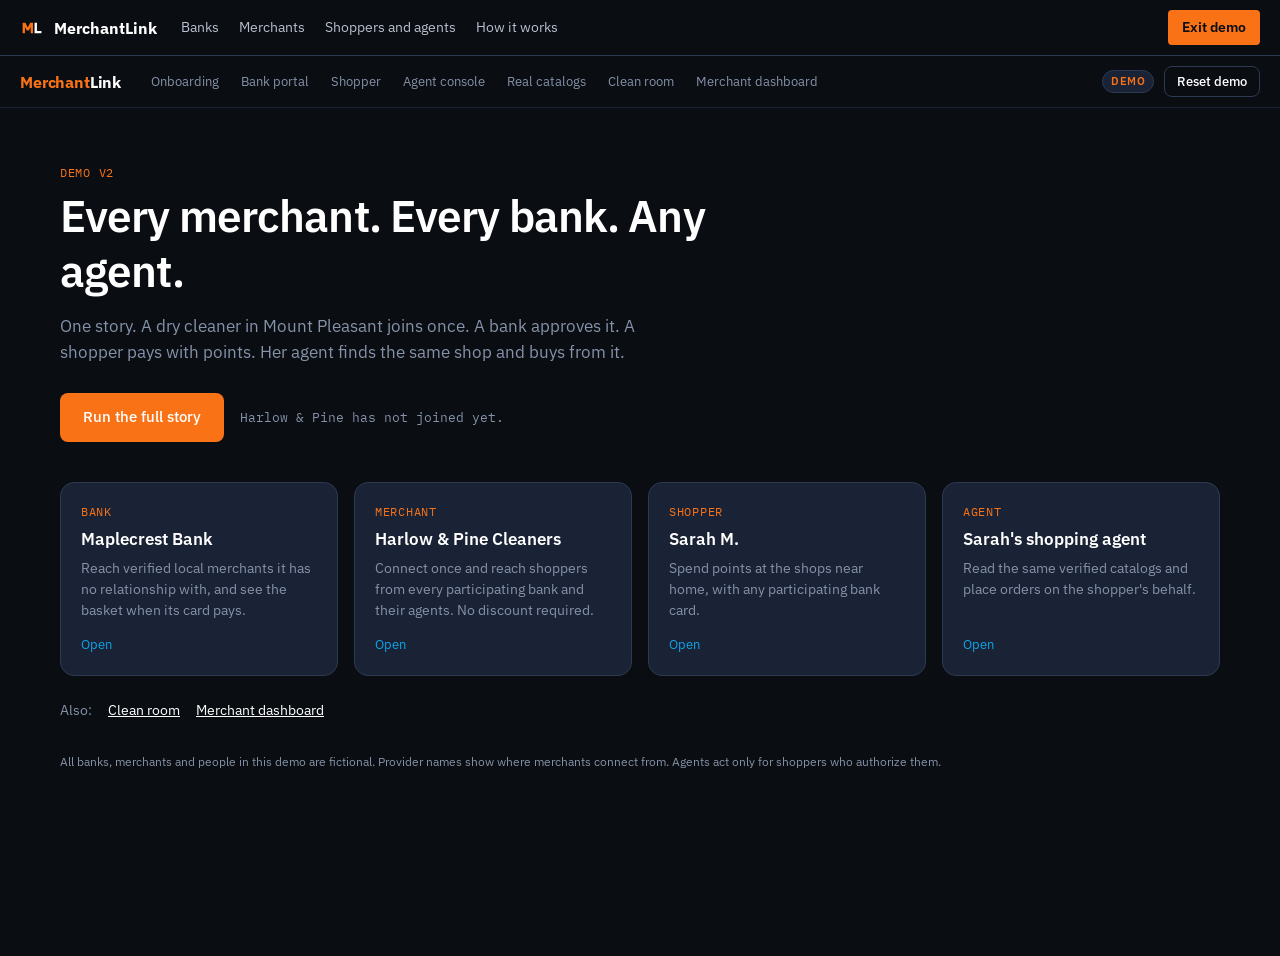
==== demo/index.html @ 54bd83db "New website from MerchantLink-tools 7ef98c6 Built by scripts/build-site.sh in madriz/MerchantLink-to" ====
<!doctype html>
<html lang="en">
  <head>
    <meta charset="UTF-8" />
    <link rel="icon" type="image/svg+xml" href="./favicon.svg" />
    <meta name="viewport" content="width=device-width, initial-scale=1.0" />
    <meta name="robots" content="noindex" />
    <title>MerchantLink demo</title>
    <script type="module" crossorigin src="./assets/index-4u2QcaAU.js"></script>
    <link rel="stylesheet" crossorigin href="./assets/index-DEdEtm3p.css">
  </head>
  <body>
    <div id="root"></div>
  </body>
</html>
---- demo/assets/index-DEdEtm3p.css ----
@font-face{font-family:IBM Plex Sans;font-style:normal;font-display:swap;font-weight:400;src:url(./ibm-plex-sans-cyrillic-ext-400-normal-g30qAdWV.woff2) format("woff2"),url(./ibm-plex-sans-cyrillic-ext-400-normal-Dsrv2Tcn.woff) format("woff");unicode-range:U+0460-052F,U+1C80-1C8A,U+20B4,U+2DE0-2DFF,U+A640-A69F,U+FE2E-FE2F}@font-face{font-family:IBM Plex Sans;font-style:normal;font-display:swap;font-weight:400;src:url(./ibm-plex-sans-cyrillic-400-normal-DZqxrq2p.woff2) format("woff2"),url(./ibm-plex-sans-cyrillic-400-normal-BTotfTJu.woff) format("woff");unicode-range:U+0301,U+0400-045F,U+0490-0491,U+04B0-04B1,U+2116}@font-face{font-family:IBM Plex Sans;font-style:normal;font-display:swap;font-weight:400;src:url(./ibm-plex-sans-greek-400-normal-_efipK4i.woff2) format("woff2"),url(./ibm-plex-sans-greek-400-normal-D9ESIMu3.woff) format("woff");unicode-range:U+0370-0377,U+037A-037F,U+0384-038A,U+038C,U+038E-03A1,U+03A3-03FF}@font-face{font-family:IBM Plex Sans;font-style:normal;font-display:swap;font-weight:400;src:url(./ibm-plex-sans-vietnamese-400-normal-DG4YqDda.woff2) format("woff2"),url(./ibm-plex-sans-vietnamese-400-normal-fK1oJ5dG.woff) format("woff");unicode-range:U+0102-0103,U+0110-0111,U+0128-0129,U+0168-0169,U+01A0-01A1,U+01AF-01B0,U+0300-0301,U+0303-0304,U+0308-0309,U+0323,U+0329,U+1EA0-1EF9,U+20AB}@font-face{font-family:IBM Plex Sans;font-style:normal;font-display:swap;font-weight:400;src:url(./ibm-plex-sans-latin-ext-400-normal-C5H60-Va.woff2) format("woff2"),url(./ibm-plex-sans-latin-ext-400-normal-RBey6euL.woff) format("woff");unicode-range:U+0100-02BA,U+02BD-02C5,U+02C7-02CC,U+02CE-02D7,U+02DD-02FF,U+0304,U+0308,U+0329,U+1D00-1DBF,U+1E00-1E9F,U+1EF2-1EFF,U+2020,U+20A0-20AB,U+20AD-20C0,U+2113,U+2C60-2C7F,U+A720-A7FF}@font-face{font-family:IBM Plex Sans;font-style:normal;font-display:swap;font-weight:400;src:url(./ibm-plex-sans-latin-400-normal-CDDApCn2.woff2) format("woff2"),url(./ibm-plex-sans-latin-400-normal-CYLoc0-x.woff) format("woff");unicode-range:U+0000-00FF,U+0131,U+0152-0153,U+02BB-02BC,U+02C6,U+02DA,U+02DC,U+0304,U+0308,U+0329,U+2000-206F,U+20AC,U+2122,U+2191,U+2193,U+2212,U+2215,U+FEFF,U+FFFD}@font-face{font-family:IBM Plex Sans;font-style:normal;font-display:swap;font-weight:500;src:url(./ibm-plex-sans-cyrillic-ext-500-normal-Cs5J6C77.woff2) format("woff2"),url(./ibm-plex-sans-cyrillic-ext-500-normal-DB5PtV2g.woff) format("woff");unicode-range:U+0460-052F,U+1C80-1C8A,U+20B4,U+2DE0-2DFF,U+A640-A69F,U+FE2E-FE2F}@font-face{font-family:IBM Plex Sans;font-style:normal;font-display:swap;font-weight:500;src:url(./ibm-plex-sans-cyrillic-500-normal-CocWQlwt.woff2) format("woff2"),url(./ibm-plex-sans-cyrillic-500-normal-ByOcLdNv.woff) format("woff");unicode-range:U+0301,U+0400-045F,U+0490-0491,U+04B0-04B1,U+2116}@font-face{font-family:IBM Plex Sans;font-style:normal;font-display:swap;font-weight:500;src:url(./ibm-plex-sans-greek-500-normal-JMMifIXV.woff2) format("woff2"),url(./ibm-plex-sans-greek-500-normal-CuWXN6rf.woff) format("woff");unicode-range:U+0370-0377,U+037A-037F,U+0384-038A,U+038C,U+038E-03A1,U+03A3-03FF}@font-face{font-family:IBM Plex Sans;font-style:normal;font-display:swap;font-weight:500;src:url(./ibm-plex-sans-vietnamese-500-normal-e4dixQRQ.woff2) format("woff2"),url(./ibm-plex-sans-vietnamese-500-normal-BEb3_waV.woff) format("woff");unicode-range:U+0102-0103,U+0110-0111,U+0128-0129,U+0168-0169,U+01A0-01A1,U+01AF-01B0,U+0300-0301,U+0303-0304,U+0308-0309,U+0323,U+0329,U+1EA0-1EF9,U+20AB}@font-face{font-family:IBM Plex Sans;font-style:normal;font-display:swap;font-weight:500;src:url(./ibm-plex-sans-latin-ext-500-normal-DakdToA3.woff2) format("woff2"),url(./ibm-plex-sans-latin-ext-500-normal-D0aIdm-b.woff) format("woff");unicode-range:U+0100-02BA,U+02BD-02C5,U+02C7-02CC,U+02CE-02D7,U+02DD-02FF,U+0304,U+0308,U+0329,U+1D00-1DBF,U+1E00-1E9F,U+1EF2-1EFF,U+2020,U+20A0-20AB,U+20AD-20C0,U+2113,U+2C60-2C7F,U+A720-A7FF}@font-face{font-family:IBM Plex Sans;font-style:normal;font-display:swap;font-weight:500;src:url(./ibm-plex-sans-latin-500-normal-6ng42L7E.woff2) format("woff2"),url(./ibm-plex-sans-latin-500-normal-BgVn5rGT.woff) format("woff");unicode-range:U+0000-00FF,U+0131,U+0152-0153,U+02BB-02BC,U+02C6,U+02DA,U+02DC,U+0304,U+0308,U+0329,U+2000-206F,U+20AC,U+2122,U+2191,U+2193,U+2212,U+2215,U+FEFF,U+FFFD}@font-face{font-family:IBM Plex Sans;font-style:normal;font-display:swap;font-weight:600;src:url(./ibm-plex-sans-cyrillic-ext-600-normal-DUMzJB7m.woff2) format("woff2"),url(./ibm-plex-sans-cyrillic-ext-600-normal-Bz0x94Yp.woff) format("woff");unicode-range:U+0460-052F,U+1C80-1C8A,U+20B4,U+2DE0-2DFF,U+A640-A69F,U+FE2E-FE2F}@font-face{font-family:IBM Plex Sans;font-style:normal;font-display:swap;font-weight:600;src:url(./ibm-plex-sans-cyrillic-600-normal-71GNu3SW.woff2) format("woff2"),url(./ibm-plex-sans-cyrillic-600-normal-BGq0mW3O.woff) format("woff");unicode-range:U+0301,U+0400-045F,U+0490-0491,U+04B0-04B1,U+2116}@font-face{font-family:IBM Plex Sans;font-style:normal;font-display:swap;font-weight:600;src:url(./ibm-plex-sans-greek-600-normal-DzTrcv_p.woff2) format("woff2"),url(./ibm-plex-sans-greek-600-normal-D-CqTdkO.woff) format("woff");unicode-range:U+0370-0377,U+037A-037F,U+0384-038A,U+038C,U+038E-03A1,U+03A3-03FF}@font-face{font-family:IBM Plex Sans;font-style:normal;font-display:swap;font-weight:600;src:url(./ibm-plex-sans-vietnamese-600-normal-DpPYBSTl.woff2) format("woff2"),url(./ibm-plex-sans-vietnamese-600-normal-DgdngZtN.woff) format("woff");unicode-range:U+0102-0103,U+0110-0111,U+0128-0129,U+0168-0169,U+01A0-01A1,U+01AF-01B0,U+0300-0301,U+0303-0304,U+0308-0309,U+0323,U+0329,U+1EA0-1EF9,U+20AB}@font-face{font-family:IBM Plex Sans;font-style:normal;font-display:swap;font-weight:600;src:url(./ibm-plex-sans-latin-ext-600-normal-DOrvGEcy.woff2) format("woff2"),url(./ibm-plex-sans-latin-ext-600-normal-DIrixKbi.woff) format("woff");unicode-range:U+0100-02BA,U+02BD-02C5,U+02C7-02CC,U+02CE-02D7,U+02DD-02FF,U+0304,U+0308,U+0329,U+1D00-1DBF,U+1E00-1E9F,U+1EF2-1EFF,U+2020,U+20A0-20AB,U+20AD-20C0,U+2113,U+2C60-2C7F,U+A720-A7FF}@font-face{font-family:IBM Plex Sans;font-style:normal;font-display:swap;font-weight:600;src:url(./ibm-plex-sans-latin-600-normal-CuJfVYMP.woff2) format("woff2"),url(./ibm-plex-sans-latin-600-normal-Cu4Hd6ag.woff) format("woff");unicode-range:U+0000-00FF,U+0131,U+0152-0153,U+02BB-02BC,U+02C6,U+02DA,U+02DC,U+0304,U+0308,U+0329,U+2000-206F,U+20AC,U+2122,U+2191,U+2193,U+2212,U+2215,U+FEFF,U+FFFD}@font-face{font-family:IBM Plex Sans;font-style:normal;font-display:swap;font-weight:700;src:url(./ibm-plex-sans-cyrillic-ext-700-normal-BmRLXWpJ.woff2) format("woff2"),url(./ibm-plex-sans-cyrillic-ext-700-normal-DCQwxkRk.woff) format("woff");unicode-range:U+0460-052F,U+1C80-1C8A,U+20B4,U+2DE0-2DFF,U+A640-A69F,U+FE2E-FE2F}@font-face{font-family:IBM Plex Sans;font-style:normal;font-display:swap;font-weight:700;src:url(./ibm-plex-sans-cyrillic-700-normal-D_uavGvn.woff2) format("woff2"),url(./ibm-plex-sans-cyrillic-700-normal-RFb1v-CK.woff) format("woff");unicode-range:U+0301,U+0400-045F,U+0490-0491,U+04B0-04B1,U+2116}@font-face{font-family:IBM Plex Sans;font-style:normal;font-display:swap;font-weight:700;src:url(./ibm-plex-sans-greek-700-normal-wyJ6jzdA.woff2) format("woff2"),url(./ibm-plex-sans-greek-700-normal-CkZN0sRy.woff) format("woff");unicode-range:U+0370-0377,U+037A-037F,U+0384-038A,U+038C,U+038E-03A1,U+03A3-03FF}@font-face{font-family:IBM Plex Sans;font-style:normal;font-display:swap;font-weight:700;src:url(./ibm-plex-sans-vietnamese-700-normal-CkEo6LDy.woff2) format("woff2"),url(./ibm-plex-sans-vietnamese-700-normal-BV5B8Are.woff) format("woff");unicode-range:U+0102-0103,U+0110-0111,U+0128-0129,U+0168-0169,U+01A0-01A1,U+01AF-01B0,U+0300-0301,U+0303-0304,U+0308-0309,U+0323,U+0329,U+1EA0-1EF9,U+20AB}@font-face{font-family:IBM Plex Sans;font-style:normal;font-display:swap;font-weight:700;src:url(./ibm-plex-sans-latin-ext-700-normal-aMgXseD4.woff2) format("woff2"),url(./ibm-plex-sans-latin-ext-700-normal-DZH6Xh-4.woff) format("woff");unicode-range:U+0100-02BA,U+02BD-02C5,U+02C7-02CC,U+02CE-02D7,U+02DD-02FF,U+0304,U+0308,U+0329,U+1D00-1DBF,U+1E00-1E9F,U+1EF2-1EFF,U+2020,U+20A0-20AB,U+20AD-20C0,U+2113,U+2C60-2C7F,U+A720-A7FF}@font-face{font-family:IBM Plex Sans;font-style:normal;font-display:swap;font-weight:700;src:url(./ibm-plex-sans-latin-700-normal-Bxkt5Cjx.woff2) format("woff2"),url(./ibm-plex-sans-latin-700-normal-Bth3BMcD.woff) format("woff");unicode-range:U+0000-00FF,U+0131,U+0152-0153,U+02BB-02BC,U+02C6,U+02DA,U+02DC,U+0304,U+0308,U+0329,U+2000-206F,U+20AC,U+2122,U+2191,U+2193,U+2212,U+2215,U+FEFF,U+FFFD}@font-face{font-family:IBM Plex Mono;font-style:normal;font-display:swap;font-weight:400;src:url(./ibm-plex-mono-cyrillic-ext-400-normal-xuaO2J-f.woff2) format("woff2"),url(./ibm-plex-mono-cyrillic-ext-400-normal-DMdlQ8Kv.woff) format("woff");unicode-range:U+0460-052F,U+1C80-1C8A,U+20B4,U+2DE0-2DFF,U+A640-A69F,U+FE2E-FE2F}@font-face{font-family:IBM Plex Mono;font-style:normal;font-display:swap;font-weight:400;src:url(./ibm-plex-mono-cyrillic-400-normal-BSMlKf0J.woff2) format("woff2"),url(./ibm-plex-mono-cyrillic-400-normal-CEL4l2ZJ.woff) format("woff");unicode-range:U+0301,U+0400-045F,U+0490-0491,U+04B0-04B1,U+2116}@font-face{font-family:IBM Plex Mono;font-style:normal;font-display:swap;font-weight:400;src:url(./ibm-plex-mono-vietnamese-400-normal-BulugwFq.woff2) format("woff2"),url(./ibm-plex-mono-vietnamese-400-normal-DDuiU_S-.woff) format("woff");unicode-range:U+0102-0103,U+0110-0111,U+0128-0129,U+0168-0169,U+01A0-01A1,U+01AF-01B0,U+0300-0301,U+0303-0304,U+0308-0309,U+0323,U+0329,U+1EA0-1EF9,U+20AB}@font-face{font-family:IBM Plex Mono;font-style:normal;font-display:swap;font-weight:400;src:url(./ibm-plex-mono-latin-ext-400-normal-BmRBH3aV.woff2) format("woff2"),url(./ibm-plex-mono-latin-ext-400-normal-D3D2R8hC.woff) format("woff");unicode-range:U+0100-02BA,U+02BD-02C5,U+02C7-02CC,U+02CE-02D7,U+02DD-02FF,U+0304,U+0308,U+0329,U+1D00-1DBF,U+1E00-1E9F,U+1EF2-1EFF,U+2020,U+20A0-20AB,U+20AD-20C0,U+2113,U+2C60-2C7F,U+A720-A7FF}@font-face{font-family:IBM Plex Mono;font-style:normal;font-display:swap;font-weight:400;src:url(./ibm-plex-mono-latin-400-normal-DMJ8VG8y.woff2) format("woff2"),url(./ibm-plex-mono-latin-400-normal-CvHOgSBP.woff) format("woff");unicode-range:U+0000-00FF,U+0131,U+0152-0153,U+02BB-02BC,U+02C6,U+02DA,U+02DC,U+0304,U+0308,U+0329,U+2000-206F,U+20AC,U+2122,U+2191,U+2193,U+2212,U+2215,U+FEFF,U+FFFD}@font-face{font-family:IBM Plex Mono;font-style:normal;font-display:swap;font-weight:500;src:url(./ibm-plex-mono-cyrillic-ext-500-normal-BqneJy0T.woff2) format("woff2"),url(./ibm-plex-mono-cyrillic-ext-500-normal-BIfNGwUT.woff) format("woff");unicode-range:U+0460-052F,U+1C80-1C8A,U+20B4,U+2DE0-2DFF,U+A640-A69F,U+FE2E-FE2F}@font-face{font-family:IBM Plex Mono;font-style:normal;font-display:swap;font-weight:500;src:url(./ibm-plex-mono-cyrillic-500-normal-Bq9vWWag.woff2) format("woff2"),url(./ibm-plex-mono-cyrillic-500-normal-Ael50iVv.woff) format("woff");unicode-range:U+0301,U+0400-045F,U+0490-0491,U+04B0-04B1,U+2116}@font-face{font-family:IBM Plex Mono;font-style:normal;font-display:swap;font-weight:500;src:url(./ibm-plex-mono-vietnamese-500-normal-DZ4AoWbu.woff2) format("woff2"),url(./ibm-plex-mono-vietnamese-500-normal-C8zxqsMH.woff) format("woff");unicode-range:U+0102-0103,U+0110-0111,U+0128-0129,U+0168-0169,U+01A0-01A1,U+01AF-01B0,U+0300-0301,U+0303-0304,U+0308-0309,U+0323,U+0329,U+1EA0-1EF9,U+20AB}@font-face{font-family:IBM Plex Mono;font-style:normal;font-display:swap;font-weight:500;src:url(./ibm-plex-mono-latin-ext-500-normal-CAhNIIs5.woff2) format("woff2"),url(./ibm-plex-mono-latin-ext-500-normal-CZ70TYgx.woff) format("woff");unicode-range:U+0100-02BA,U+02BD-02C5,U+02C7-02CC,U+02CE-02D7,U+02DD-02FF,U+0304,U+0308,U+0329,U+1D00-1DBF,U+1E00-1E9F,U+1EF2-1EFF,U+2020,U+20A0-20AB,U+20AD-20C0,U+2113,U+2C60-2C7F,U+A720-A7FF}@font-face{font-family:IBM Plex Mono;font-style:normal;font-display:swap;font-weight:500;src:url(./ibm-plex-mono-latin-500-normal-DSY6xOcd.woff2) format("woff2"),url(./ibm-plex-mono-latin-500-normal-CB9ihrfo.woff) format("woff");unicode-range:U+0000-00FF,U+0131,U+0152-0153,U+02BB-02BC,U+02C6,U+02DA,U+02DC,U+0304,U+0308,U+0329,U+2000-206F,U+20AC,U+2122,U+2191,U+2193,U+2212,U+2215,U+FEFF,U+FFFD}:root{--ink: #0a0d12;--ink-2: #1a2235;--ink-3: #2d3a52;--muted: #8592a8;--border: #e4e8ef;--surface: #f5f6f9;--paper: #fafbfc;--amber: #f97316;--sky: #0ea5e9;--emerald: #10b981;--amber-tint: #fff1e6;--sky-tint: #e6f6fd;--emerald-tint: #e7f8f2;--white: #ffffff;--amber-hover: #ea650c;--amber-ink: #c2410c;--amber-line: #fed7aa;--sky-ink: #0369a1;--sky-line: #bae6fd;--emerald-ink: #047857;--emerald-line: #a7f3d0;--code-text: #d6deeb;--shadow: rgba(10, 13, 18, .18);--font-sans: "IBM Plex Sans", system-ui, -apple-system, "Segoe UI", sans-serif;--font-mono: "IBM Plex Mono", ui-monospace, "SFMono-Regular", Menlo, monospace}*{box-sizing:border-box}html,body{margin:0}body{font-family:var(--font-sans);background:var(--paper);color:var(--ink);font-size:15px;line-height:1.5;-webkit-font-smoothing:antialiased}h1,h2,h3,h4{margin:0;line-height:1.25}h3{font-size:15px;font-weight:600}h4{font-size:13px;font-weight:600;color:var(--ink-3);margin-bottom:8px}a{color:var(--sky)}button{font-family:inherit;font-size:inherit}input{font-family:inherit;font-size:14px}.mono,.json,code{font-family:var(--font-mono)}.muted{color:var(--muted)}.small{font-size:13px}.block{display:block}.center{text-align:center}.right{text-align:right}.dim{color:var(--muted)}.btn{display:inline-flex;align-items:center;justify-content:center;gap:6px;padding:8px 16px;border-radius:8px;border:1px solid transparent;font-weight:500;font-size:14px;cursor:pointer;text-decoration:none;transition:background .15s,border-color .15s}.btn:disabled{opacity:.45;cursor:not-allowed}.btn-primary{background:var(--amber);color:var(--white)}.btn-primary:hover:not(:disabled){background:var(--amber-hover)}.btn-ghost{background:var(--white);color:var(--ink-2);border-color:var(--border)}.btn-ghost:hover:not(:disabled){border-color:var(--muted)}.btn-ghost-dark{background:transparent;color:var(--white);border-color:var(--ink-3)}.btn-reset{background:transparent;color:var(--white);border-color:var(--ink-3);padding:6px 12px;font-size:13px}.btn-reset:hover{border-color:var(--amber);color:var(--amber)}.btn-lg{padding:12px 22px;font-size:15px}.btn-block{width:100%;margin-top:8px}.btn-link{background:none;border:none;color:var(--sky);padding:0;cursor:pointer;text-decoration:underline;font-weight:500}.gate{min-height:100vh;display:grid;place-items:center;background:var(--ink);padding:24px}.gate-card{width:100%;max-width:360px;background:var(--ink-2);border:1px solid var(--ink-3);border-radius:14px;padding:32px;color:var(--white)}.gate-card .field span{color:var(--muted)}.gate-card .field input{background:var(--ink);border-color:var(--ink-3);color:var(--white)}.gate-sub{color:var(--muted);font-size:13px;margin:6px 0 20px}.gate-error{color:var(--amber);font-size:13px;margin:8px 0 0}.brand{font-weight:700;font-size:16px;text-decoration:none;letter-spacing:-.01em}.brand-lg{font-size:22px}.brand-a{color:var(--amber)}.brand-b{color:var(--white)}.nav{position:sticky;top:0;z-index:20;height:52px;padding:0 20px;background:var(--ink);border-bottom:1px solid var(--ink-2);display:flex;align-items:center;justify-content:space-between;gap:12px}.nav-left{display:flex;align-items:center;gap:20px;min-width:0}.nav-links{display:flex;gap:2px;overflow-x:auto}.nav-link{color:var(--muted);text-decoration:none;font-size:13px;padding:6px 10px;border-radius:6px;white-space:nowrap}.nav-link:hover{color:var(--white)}.nav-link.active{color:var(--white);background:var(--ink-2)}.nav-right{display:flex;align-items:center;gap:10px;flex-shrink:0}.pill{font-size:11px;font-weight:600;letter-spacing:.04em;text-transform:uppercase;padding:2px 8px;border-radius:999px}.pill-demo{background:var(--ink-2);color:var(--amber);border:1px solid var(--ink-3)}.story{background:var(--ink-2);color:var(--white);border-bottom:1px solid var(--ink-3)}.story-inner{max-width:1160px;margin:0 auto;padding:10px 24px;display:flex;align-items:center;gap:12px;flex-wrap:wrap;font-size:13px}.story-count{font-family:var(--font-mono);color:var(--amber)}.story-label{font-weight:600}.story-hint{color:var(--muted);flex:1;min-width:200px}.story-nav{display:flex;gap:8px}.story .btn{padding:6px 12px;font-size:13px}.main{padding:32px 24px 64px}.main-home{padding:0}.page{max-width:1160px;margin:0 auto;display:flex;flex-direction:column;gap:20px}.page-head h1{font-size:28px;font-weight:600;letter-spacing:-.01em}.page-sub{color:var(--ink-3);margin:6px 0 0}.kicker{font-family:var(--font-mono);font-size:12px;color:var(--amber);text-transform:uppercase;letter-spacing:.06em;margin-bottom:6px}.kicker-dark{color:var(--amber)}.stack{display:flex;flex-direction:column;gap:16px}.grid-2{display:grid;grid-template-columns:1fr 1fr;gap:20px}.grid-3{display:grid;grid-template-columns:repeat(3,1fr);gap:24px}.actions{display:flex;gap:10px;align-items:center;justify-content:flex-end;margin-top:16px;flex-wrap:wrap}.card{background:var(--white);border:1px solid var(--border);border-radius:12px;padding:20px;min-width:0}.card-head{display:flex;justify-content:space-between;align-items:baseline;gap:12px;margin-bottom:14px;flex-wrap:wrap}.card-head .muted{font-size:13px}.stats{display:grid;grid-template-columns:repeat(auto-fit,minmax(200px,1fr));gap:16px}.stats-inner{gap:12px}.stat{background:var(--white);border:1px solid var(--border);border-radius:12px;padding:16px 18px}.stats-inner .stat{background:var(--surface);border:none}.stat-label{font-size:13px;color:var(--muted)}.stat-value{font-size:26px;font-weight:600;letter-spacing:-.01em;font-variant-numeric:tabular-nums}.muted-value{color:var(--ink-3)}.stat-sub{font-size:12px;color:var(--muted)}.badge{display:inline-block;font-size:12px;font-weight:500;padding:2px 8px;border-radius:999px;margin:1px 4px 1px 0;white-space:nowrap}.badge-emerald{background:var(--emerald-tint);color:var(--emerald-ink)}.badge-amber{background:var(--amber-tint);color:var(--amber-ink)}.badge-sky{background:var(--sky-tint);color:var(--sky-ink)}.badge-muted{background:var(--surface);color:var(--ink-3)}.notice{padding:12px 14px;border-radius:10px;font-size:14px;margin-top:12px;border:1px solid}.notice-sky{background:var(--sky-tint);border-color:var(--sky-line);color:var(--ink-2)}.notice-emerald{background:var(--emerald-tint);border-color:var(--emerald-line);color:var(--ink-2)}.notice-amber{background:var(--amber-tint);border-color:var(--amber-line);color:var(--ink-2)}.page>.notice{margin-top:0}.label-note{font-size:13px;color:var(--ink-3);border-left:3px solid var(--sky);padding-left:10px;margin:12px 0 0}.table{width:100%;border-collapse:collapse;font-size:14px}.table th{text-align:left;font-weight:500;color:var(--muted);font-size:12px;padding:8px;border-bottom:1px solid var(--border)}.table td{padding:9px 8px;border-bottom:1px solid var(--border);vertical-align:top}.table th.right,.table td.right{text-align:right}.table tr:last-child td{border-bottom:none}.table-tight td{padding:6px 4px;font-size:13px}.total-row td{font-weight:600;border-top:1px solid var(--ink-3)}.field{display:flex;flex-direction:column;gap:4px;font-size:13px}.field span{color:var(--ink-3);font-weight:500}.field input{padding:9px 11px;border:1px solid var(--border);border-radius:8px;background:var(--white);color:var(--ink)}.field input:focus{outline:2px solid var(--sky);outline-offset:-1px}.form-grid{display:grid;grid-template-columns:1fr 1fr;gap:14px}.home{min-height:calc(100vh - 52px);background:var(--ink);color:var(--white);padding:56px 24px 48px}.home-hero{max-width:1160px;margin:0 auto 40px}.home-hero h1{font-size:44px;font-weight:600;letter-spacing:-.02em;max-width:760px}.home-sub{color:var(--muted);font-size:17px;max-width:640px;margin:16px 0 28px}.home-actions{display:flex;gap:16px;align-items:center;flex-wrap:wrap}.home-status{font-size:13px;color:var(--muted);font-family:var(--font-mono)}.persona-grid{max-width:1160px;margin:0 auto;display:grid;grid-template-columns:repeat(4,1fr);gap:16px}.persona{background:var(--ink-2);border:1px solid var(--ink-3);border-radius:14px;padding:20px;color:var(--white);text-decoration:none;display:flex;flex-direction:column;gap:6px;transition:border-color .15s}.persona:hover{border-color:var(--amber)}.persona-role{font-family:var(--font-mono);font-size:12px;color:var(--amber);text-transform:uppercase;letter-spacing:.06em}.persona-who{font-weight:600;font-size:17px}.persona p{color:var(--muted);font-size:14px;margin:0;flex:1}.persona-go{font-size:13px;color:var(--sky);margin-top:8px}.home-more{max-width:1160px;margin:24px auto 0;display:flex;gap:16px;font-size:14px;color:var(--muted)}.home-more a{color:var(--white)}.home-foot{max-width:1160px;margin:32px auto 0;font-size:12px;color:var(--muted)}.stepper{list-style:none;padding:0;margin:0;display:grid;grid-template-columns:repeat(6,1fr);gap:8px}.step button{width:100%;background:none;border:none;padding:0;display:flex;flex-direction:column;align-items:flex-start;gap:6px;cursor:pointer;text-align:left}.step button:disabled{cursor:default}.step-dot{width:28px;height:28px;border-radius:50%;display:grid;place-items:center;font-size:13px;font-weight:600;background:var(--surface);color:var(--muted);border:1px solid var(--border)}.step-current .step-dot{background:var(--amber);color:var(--white);border-color:var(--amber)}.step-done .step-dot{background:var(--emerald);color:var(--white);border-color:var(--emerald)}.step-label{font-size:13px;color:var(--muted)}.step-current .step-label{color:var(--ink);font-weight:600}.provider-grid{display:grid;grid-template-columns:repeat(auto-fill,minmax(150px,1fr));gap:10px}.provider{background:var(--white);border:1px solid var(--border);border-radius:10px;padding:16px 14px;text-align:left;cursor:pointer;display:flex;flex-direction:column;gap:2px}.provider:hover:not(:disabled){border-color:var(--muted)}.provider:disabled{opacity:.4;cursor:not-allowed}.provider-on{border-color:var(--amber);box-shadow:0 0 0 1px var(--amber)}.provider-name{font-weight:600}.provider-type{font-size:12px;color:var(--muted);font-family:var(--font-mono)}.oauth{margin-top:16px;border:1px solid var(--border);border-radius:12px;padding:20px;background:var(--surface);max-width:520px}.oauth-head{display:flex;justify-content:space-between;margin-bottom:8px}.checklist{padding-left:18px;margin:8px 0}.checklist li{margin:2px 0}.kyb{list-style:none;padding:0;margin:0}.kyb li{display:grid;grid-template-columns:28px 220px 1fr auto;gap:10px;align-items:center;padding:12px 0;border-bottom:1px solid var(--border)}.kyb li:last-child{border-bottom:none}.kyb-mark{width:22px;height:22px;border-radius:50%;border:1px solid var(--border);display:grid;place-items:center;font-size:12px;color:var(--muted)}.kyb-done .kyb-mark{background:var(--emerald);color:var(--white);border-color:var(--emerald)}.kyb-label{font-weight:500}.kyb-detail{color:var(--muted);font-size:13px}.score{display:flex;gap:20px;align-items:center;margin-bottom:16px}.score-num{font-size:40px;font-weight:600;letter-spacing:-.02em;font-variant-numeric:tabular-nums}.score-num span{font-size:20px;color:var(--muted);font-weight:500}.score-text{flex:1;color:var(--ink-3)}.meter{height:8px;background:var(--surface);border-radius:999px;margin-top:6px;overflow:hidden;max-width:360px}.meter-fill{height:100%;background:var(--emerald);border-radius:999px;transition:width .6s}.channel{padding:14px 0;border-bottom:1px solid var(--border)}.channel:last-of-type{border-bottom:none}.channel p{margin:4px 0 0 52px;font-size:13px}.switch{background:none;border:none;padding:0;display:inline-flex;align-items:center;gap:12px;cursor:pointer}.switch-knob{width:40px;height:22px;border-radius:999px;background:var(--border);position:relative;transition:background .15s}.switch-knob:after{content:"";position:absolute;top:3px;left:3px;width:16px;height:16px;border-radius:50%;background:var(--white);transition:left .15s}.switch-on .switch-knob{background:var(--emerald)}.switch-on .switch-knob:after{left:21px}.switch-label{font-weight:600}.chips{display:flex;gap:8px;margin:10px 0 0 52px;flex-wrap:wrap}.chip{display:inline-flex;align-items:center;gap:6px;border:1px solid var(--border);border-radius:999px;padding:5px 12px;font-size:13px;cursor:pointer}.chip input{accent-color:var(--amber)}.chip-on{border-color:var(--amber);background:var(--amber-tint)}.summary{display:grid;grid-template-columns:160px 1fr;gap:8px 16px;margin:0}.summary dt{color:var(--muted);font-size:13px}.summary dd{margin:0}.bars{display:flex;flex-direction:column;gap:8px}.bar-row{display:grid;grid-template-columns:130px 1fr;gap:10px;align-items:center;font-size:13px}.bar-label{color:var(--ink-3)}.bar-track{position:relative;height:22px;background:var(--surface);border-radius:6px}.bar-fill{height:100%;border-radius:6px;min-width:2px}.bar-amber{background:var(--amber)}.bar-sky{background:var(--sky)}.bar-emerald{background:var(--emerald)}.bar-value{position:absolute;right:8px;top:2px;font-size:12px;font-family:var(--font-mono);color:var(--ink-2)}.bar-hidden{font-size:12px;color:var(--muted);font-style:italic;padding:2px 0}.cols{display:flex;gap:10px;align-items:flex-end}.col{flex:1;display:flex;flex-direction:column;align-items:center;gap:6px}.col-bar-wrap{width:100%;display:flex;flex-direction:column;justify-content:flex-end;align-items:center}.col-bar{width:70%;background:var(--amber);border-radius:6px 6px 0 0;min-height:2px}.col-value{font-size:11px;font-family:var(--font-mono);color:var(--ink-3);margin-bottom:4px}.col-label{font-size:12px;color:var(--muted)}.col-hidden{font-size:11px;color:var(--muted);display:flex;align-items:flex-end;text-align:center}.spark{width:32%}.spark-bar{height:6px;border-radius:3px;margin:2px 0}.legend{display:flex;gap:16px;margin-top:10px;color:var(--ink-3)}.dot{display:inline-block;width:9px;height:9px;border-radius:50%;margin-right:4px}.dot-amber{background:var(--amber)}.dot-sky{background:var(--sky)}.payment{border:1px solid var(--border);border-radius:10px;padding:14px}.payment-head{display:flex;justify-content:space-between;gap:12px;margin-bottom:6px;flex-wrap:wrap}.split{display:flex;gap:20px;margin-top:12px;font-size:14px;flex-wrap:wrap}.shopper-layout{display:grid;grid-template-columns:360px 1fr;gap:32px;align-items:start}.phone{width:360px;height:720px;background:var(--ink);border-radius:44px;padding:14px;position:relative;box-shadow:0 20px 40px var(--shadow)}.phone-notch{position:absolute;top:14px;left:50%;transform:translate(-50%);width:120px;height:24px;background:var(--ink);border-radius:0 0 14px 14px;z-index:2}.phone-bar{display:flex;justify-content:space-between;font-size:12px;color:var(--white);padding:6px 22px 10px;font-weight:500}.phone-body{background:var(--paper);border-radius:32px;height:calc(100% - 34px);overflow-y:auto}.app-screen{padding:22px 18px;display:flex;flex-direction:column;gap:10px}.app-balance{background:var(--ink-2);color:var(--white);border-radius:16px;padding:18px}.app-points{font-size:30px;font-weight:600;font-variant-numeric:tabular-nums}.app-section{font-size:12px;font-weight:600;color:var(--ink-3);text-transform:uppercase;letter-spacing:.05em;margin-top:8px}.app-list{list-style:none;padding:0;margin:0;display:flex;flex-direction:column;gap:8px}.app-row{width:100%;display:flex;justify-content:space-between;align-items:center;gap:8px;background:var(--white);border:1px solid var(--border);border-radius:12px;padding:12px;text-align:left;cursor:pointer}.app-row:disabled{cursor:default;color:var(--ink)}.app-tag{background:var(--amber);color:var(--white);font-size:11px;font-weight:600;border-radius:999px;padding:3px 8px;white-space:nowrap}.app-back{align-self:flex-start;background:none;border:none;color:var(--sky);cursor:pointer;padding:0;font-size:14px}.app-title{font-size:20px}.app-box{background:var(--white);border:1px solid var(--border);border-radius:12px;padding:12px}.app-box p{margin:4px 0}.app-done{width:56px;height:56px;border-radius:50%;background:var(--emerald);color:var(--white);display:grid;place-items:center;font-size:26px;margin:16px auto 0}.plain-list{margin:0;padding-left:18px;font-size:14px}.plain-list li{margin:6px 0}.page-wide{max-width:1240px}.path-switch{display:flex;gap:6px;align-items:center;flex-wrap:wrap}.path-switch .muted{margin-right:6px}.seg{border:1px solid var(--border);background:var(--white);border-radius:8px;padding:7px 12px;font-size:13px;cursor:pointer;display:inline-flex;gap:6px;align-items:center;color:var(--ink-2)}.seg-on{background:var(--ink);color:var(--white);border-color:var(--ink)}.seg:disabled{cursor:not-allowed;color:var(--muted);background:var(--surface)}.seg-note{font-size:11px;color:var(--muted);font-style:italic}.seg-check{color:var(--emerald);font-weight:700}.path-outcome{margin:-8px 0 0}.console{display:grid;grid-template-columns:1fr 1.15fr;gap:16px;height:540px}.pane{background:var(--white);border:1px solid var(--border);border-radius:12px;display:flex;flex-direction:column;min-height:0;min-width:0}.pane-dark{background:var(--ink);border-color:var(--ink);color:var(--white)}.pane-head{display:flex;justify-content:space-between;align-items:center;padding:12px 16px;border-bottom:1px solid var(--border)}.pane-dark .pane-head{border-color:var(--ink-2);color:var(--muted)}.pane-dark .pane-head strong{color:var(--white)}.pane-body{padding:14px 16px;overflow-y:auto;flex:1;min-height:0}.chat{display:flex;flex-direction:column;gap:10px}.msg{max-width:85%;padding:10px 12px;border-radius:12px;font-size:14px}.msg-from{display:block;font-size:11px;font-weight:600;text-transform:uppercase;letter-spacing:.05em;margin-bottom:2px;opacity:.7}.msg-sarah{align-self:flex-end;background:var(--amber-tint);border:1px solid var(--amber-line)}.msg-agent{align-self:flex-start;background:var(--surface);border:1px solid var(--border)}.call{margin-bottom:16px;padding-bottom:12px;border-bottom:1px solid var(--ink-2)}.call-name{font-family:var(--font-mono);font-size:13px;margin:6px 0 4px;color:var(--white)}.call-verb{font-size:11px;background:var(--sky);color:var(--ink);padding:1px 6px;border-radius:4px;margin-right:6px;font-weight:600}.call-verb-ok{background:var(--emerald)}.json{margin:0;font-size:12px;line-height:1.5;background:var(--ink-2);color:var(--code-text);padding:10px 12px;border-radius:8px;overflow-x:auto;white-space:pre}.console-actions{margin-top:0}.query-meta{display:flex;gap:10px;align-items:baseline;flex-wrap:wrap}.query-meta .json{width:100%;margin-top:8px}.versus{display:flex;gap:40px}.pricing-line{font-size:18px;font-weight:600;margin:0 0 8px}@media(max-width:1100px){.persona-grid{grid-template-columns:repeat(2,1fr)}.nav-link{padding:6px 7px;font-size:12px}.kyb li{grid-template-columns:28px 180px 1fr auto}.grid-3{grid-template-columns:1fr 1fr}.stepper .step-label{font-size:12px}}@media(max-width:900px){.grid-2,.grid-3,.shopper-layout,.console,.form-grid{grid-template-columns:1fr}.console{height:auto}.pane-body{max-height:420px}.shopper-layout{justify-items:center}.home-hero h1{font-size:34px}}@media(max-width:600px){.persona-grid{grid-template-columns:1fr}.phone{width:100%;max-width:360px}.nav-links{display:none}}.snap-strip{display:flex;flex-wrap:wrap;gap:8px 18px;margin:0 0 18px;font-size:13px}.snap-item{display:inline-flex;align-items:center;gap:6px}.query-row{display:flex;gap:10px}.query-input{flex:1;min-width:0;font:inherit;font-size:15px;padding:10px 12px;border-radius:8px;border:1px solid var(--border);background:var(--surface);color:var(--ink)}.parsed{margin-top:12px;color:var(--muted)}.row-pick td{background:var(--emerald-tint)}.trace{margin:4px 0 8px;padding-left:18px;font-size:13px;color:var(--ink-3)}.trace li{margin:3px 0}.excluded{margin-top:14px}.excluded summary{cursor:pointer;font-size:14px;color:var(--muted)}.rail{padding:10px 0;border-bottom:1px solid var(--border)}.rail:last-child{border-bottom:none}.rail-head{display:flex;justify-content:space-between;align-items:center;gap:10px;flex-wrap:wrap}.rail p{margin:6px 0 0}.table td a{color:inherit;text-decoration:underline}@media(max-width:720px){.table{display:block;overflow-x:auto}}.badge-inline{margin-left:8px;vertical-align:middle;text-transform:none;letter-spacing:0}.cvo{align-items:start}.cvo-head{margin:0 0 8px;font-size:14px;font-weight:600}.cvo-list{margin:0;padding-left:20px}.cvo-list li{padding:8px 8px 8px 6px;margin-bottom:6px;border-radius:6px;border-left:3px solid var(--border)}.cvo-list li>div+div{margin-top:2px}.cvo-ok{border-left-color:var(--emerald)!important;background:var(--emerald-tint)}.cvo-bad{border-left-color:var(--amber)!important;background:var(--amber-tint)}.cvo-none{color:var(--muted)}.sitebar{display:flex;align-items:center;gap:24px;padding:10px 20px;background:#0a0d12;border-bottom:1px solid #2d3a52;font-size:14px}.sitebar-brand{display:flex;align-items:center;gap:10px;color:#fff;text-decoration:none;font-weight:700;font-size:16px}.sitebar-links{display:flex;gap:20px;flex:1}.sitebar-links a{color:#b8c0cf;text-decoration:none}.sitebar-links a:hover{color:#fff}.sitebar-exit{color:#0a0d12;background:#f97316;padding:7px 14px;border-radius:4px;text-decoration:none;font-weight:600;white-space:nowrap}.sitebar-exit:hover{background:#fb923c}@media(max-width:760px){.sitebar-links{display:none}.sitebar{justify-content:space-between}}
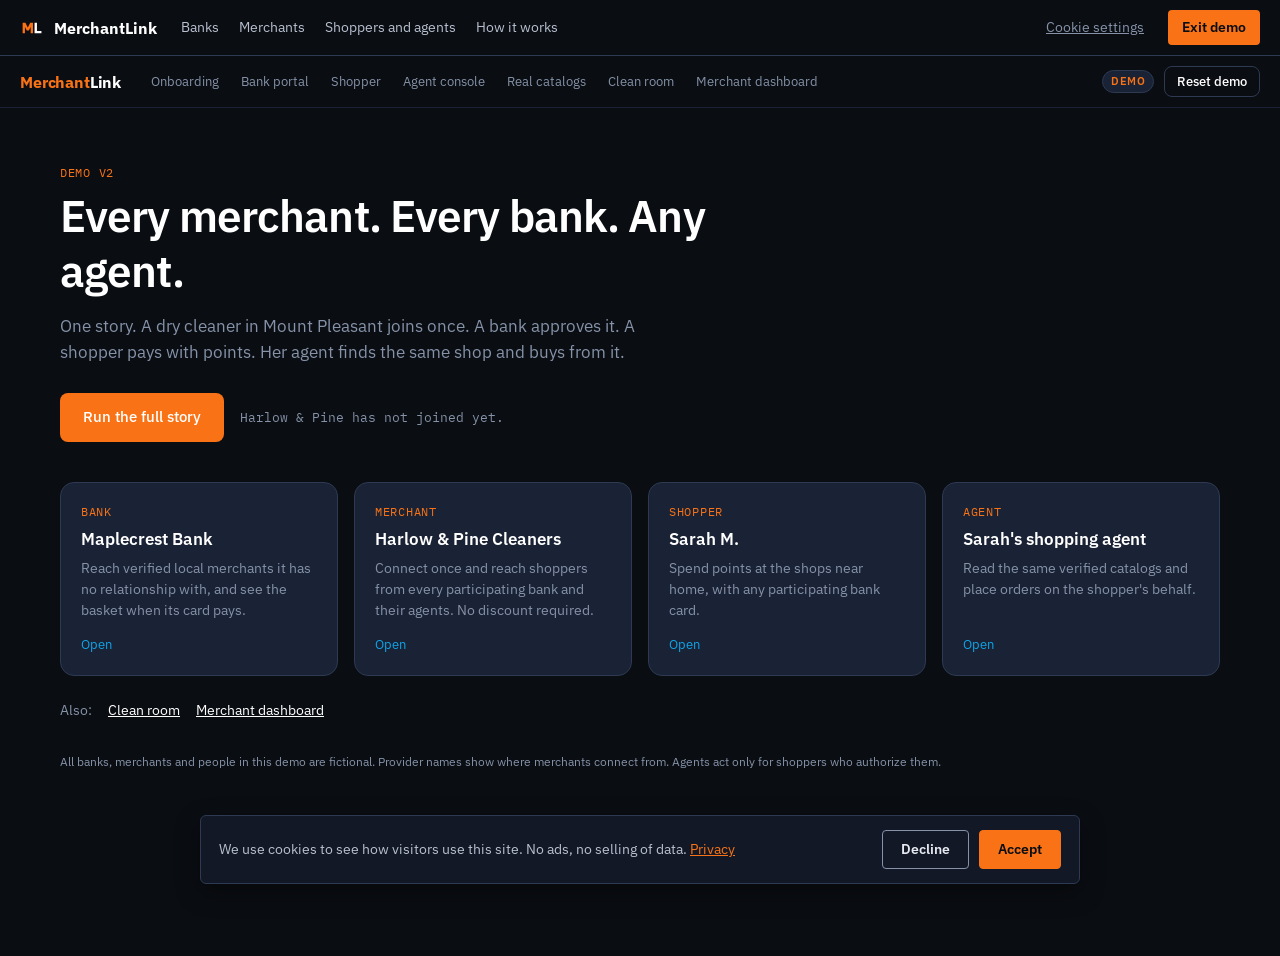
==== commit 7b68b50e: "New website from MerchantLink-tools 24aae85: GTM with cookie consent Built by scripts/build-site.sh " ====
--- a/demo/index.html
+++ b/demo/index.html
@@ -1,16 +1,36 @@
-<!doctype html>
-<html lang="en">
-  <head>
-    <meta charset="UTF-8" />
-    <link rel="icon" type="image/svg+xml" href="./favicon.svg" />
-    <meta name="viewport" content="width=device-width, initial-scale=1.0" />
-    <meta name="robots" content="noindex" />
-    <title>MerchantLink demo</title>
-    <script type="module" crossorigin src="./assets/index-4u2QcaAU.js"></script>
-    <link rel="stylesheet" crossorigin href="./assets/index-DEdEtm3p.css">
-  </head>
-  <body>
-    <div id="root"></div>-
-  </body>
-</html>
+<!doctype html>
+<html lang="en" data-hash-page-views>
+  <head>
+    <meta charset="UTF-8" />
+<script>
+window.dataLayer = window.dataLayer || [];
+function gtag(){dataLayer.push(arguments);}
+gtag('consent', 'default', {ad_storage: 'denied', ad_user_data: 'denied', ad_personalization: 'denied', analytics_storage: 'denied', wait_for_update: 500});
+// GTM loads only after consent (D-035): at once for a stored Accept, otherwise from consent.js on Accept.
+window.mlLoadGTM = function(){if(window.mlGTMLoaded)return;window.mlGTMLoaded=true;
+// Google Tag Manager, standard snippet
+(function(w,d,s,l,i){w[l]=w[l]||[];w[l].push({'gtm.start':
+new Date().getTime(),event:'gtm.js'});var f=d.getElementsByTagName(s)[0],
+j=d.createElement(s),dl=l!='dataLayer'?'&l='+l:'';j.async=true;j.src=
+'https://www.googletagmanager.com/gtm.js?id='+i+dl;f.parentNode.insertBefore(j,f);
+})(window,document,'script','dataLayer','GTM-K3TVBFXW');
+// End Google Tag Manager
+};
+(function(){try{var c=localStorage.getItem('ml_cookie_consent');if(c){document.documentElement.setAttribute('data-ml-consent',c);}if(c==='accepted'){gtag('consent','update',{analytics_storage:'granted'});window.mlLoadGTM();}}catch(e){}})();
+</script>
+    <link rel="icon" type="image/svg+xml" href="./favicon.svg" />
+    <meta name="viewport" content="width=device-width, initial-scale=1.0" />
+    <meta name="robots" content="noindex" />
+    <title>MerchantLink demo</title>
+    <script type="module" crossorigin src="./assets/index-BdcJ7Xi4.js"></script>
+    <link rel="stylesheet" crossorigin href="./assets/index-Byiw31-y.css">
+  </head>
+  <body>
+<!-- Google Tag Manager (noscript) -->
+<noscript><iframe src="https://www.googletagmanager.com/ns.html?id=GTM-K3TVBFXW"
+height="0" width="0" style="display:none;visibility:hidden"></iframe></noscript>
+<!-- End Google Tag Manager (noscript) -->
+    <div id="root"></div>
+  <script src="/consent.js" defer></script>
+</body>
+</html>
--- a/demo/assets/index-Byiw31-y.css
+++ b/demo/assets/index-Byiw31-y.css
@@ -0,0 +1 @@
+@font-face{font-family:IBM Plex Sans;font-style:normal;font-display:swap;font-weight:400;src:url(./ibm-plex-sans-cyrillic-ext-400-normal-g30qAdWV.woff2) format("woff2"),url(./ibm-plex-sans-cyrillic-ext-400-normal-Dsrv2Tcn.woff) format("woff");unicode-range:U+0460-052F,U+1C80-1C8A,U+20B4,U+2DE0-2DFF,U+A640-A69F,U+FE2E-FE2F}@font-face{font-family:IBM Plex Sans;font-style:normal;font-display:swap;font-weight:400;src:url(./ibm-plex-sans-cyrillic-400-normal-DZqxrq2p.woff2) format("woff2"),url(./ibm-plex-sans-cyrillic-400-normal-BTotfTJu.woff) format("woff");unicode-range:U+0301,U+0400-045F,U+0490-0491,U+04B0-04B1,U+2116}@font-face{font-family:IBM Plex Sans;font-style:normal;font-display:swap;font-weight:400;src:url(./ibm-plex-sans-greek-400-normal-_efipK4i.woff2) format("woff2"),url(./ibm-plex-sans-greek-400-normal-D9ESIMu3.woff) format("woff");unicode-range:U+0370-0377,U+037A-037F,U+0384-038A,U+038C,U+038E-03A1,U+03A3-03FF}@font-face{font-family:IBM Plex Sans;font-style:normal;font-display:swap;font-weight:400;src:url(./ibm-plex-sans-vietnamese-400-normal-DG4YqDda.woff2) format("woff2"),url(./ibm-plex-sans-vietnamese-400-normal-fK1oJ5dG.woff) format("woff");unicode-range:U+0102-0103,U+0110-0111,U+0128-0129,U+0168-0169,U+01A0-01A1,U+01AF-01B0,U+0300-0301,U+0303-0304,U+0308-0309,U+0323,U+0329,U+1EA0-1EF9,U+20AB}@font-face{font-family:IBM Plex Sans;font-style:normal;font-display:swap;font-weight:400;src:url(./ibm-plex-sans-latin-ext-400-normal-C5H60-Va.woff2) format("woff2"),url(./ibm-plex-sans-latin-ext-400-normal-RBey6euL.woff) format("woff");unicode-range:U+0100-02BA,U+02BD-02C5,U+02C7-02CC,U+02CE-02D7,U+02DD-02FF,U+0304,U+0308,U+0329,U+1D00-1DBF,U+1E00-1E9F,U+1EF2-1EFF,U+2020,U+20A0-20AB,U+20AD-20C0,U+2113,U+2C60-2C7F,U+A720-A7FF}@font-face{font-family:IBM Plex Sans;font-style:normal;font-display:swap;font-weight:400;src:url(./ibm-plex-sans-latin-400-normal-CDDApCn2.woff2) format("woff2"),url(./ibm-plex-sans-latin-400-normal-CYLoc0-x.woff) format("woff");unicode-range:U+0000-00FF,U+0131,U+0152-0153,U+02BB-02BC,U+02C6,U+02DA,U+02DC,U+0304,U+0308,U+0329,U+2000-206F,U+20AC,U+2122,U+2191,U+2193,U+2212,U+2215,U+FEFF,U+FFFD}@font-face{font-family:IBM Plex Sans;font-style:normal;font-display:swap;font-weight:500;src:url(./ibm-plex-sans-cyrillic-ext-500-normal-Cs5J6C77.woff2) format("woff2"),url(./ibm-plex-sans-cyrillic-ext-500-normal-DB5PtV2g.woff) format("woff");unicode-range:U+0460-052F,U+1C80-1C8A,U+20B4,U+2DE0-2DFF,U+A640-A69F,U+FE2E-FE2F}@font-face{font-family:IBM Plex Sans;font-style:normal;font-display:swap;font-weight:500;src:url(./ibm-plex-sans-cyrillic-500-normal-CocWQlwt.woff2) format("woff2"),url(./ibm-plex-sans-cyrillic-500-normal-ByOcLdNv.woff) format("woff");unicode-range:U+0301,U+0400-045F,U+0490-0491,U+04B0-04B1,U+2116}@font-face{font-family:IBM Plex Sans;font-style:normal;font-display:swap;font-weight:500;src:url(./ibm-plex-sans-greek-500-normal-JMMifIXV.woff2) format("woff2"),url(./ibm-plex-sans-greek-500-normal-CuWXN6rf.woff) format("woff");unicode-range:U+0370-0377,U+037A-037F,U+0384-038A,U+038C,U+038E-03A1,U+03A3-03FF}@font-face{font-family:IBM Plex Sans;font-style:normal;font-display:swap;font-weight:500;src:url(./ibm-plex-sans-vietnamese-500-normal-e4dixQRQ.woff2) format("woff2"),url(./ibm-plex-sans-vietnamese-500-normal-BEb3_waV.woff) format("woff");unicode-range:U+0102-0103,U+0110-0111,U+0128-0129,U+0168-0169,U+01A0-01A1,U+01AF-01B0,U+0300-0301,U+0303-0304,U+0308-0309,U+0323,U+0329,U+1EA0-1EF9,U+20AB}@font-face{font-family:IBM Plex Sans;font-style:normal;font-display:swap;font-weight:500;src:url(./ibm-plex-sans-latin-ext-500-normal-DakdToA3.woff2) format("woff2"),url(./ibm-plex-sans-latin-ext-500-normal-D0aIdm-b.woff) format("woff");unicode-range:U+0100-02BA,U+02BD-02C5,U+02C7-02CC,U+02CE-02D7,U+02DD-02FF,U+0304,U+0308,U+0329,U+1D00-1DBF,U+1E00-1E9F,U+1EF2-1EFF,U+2020,U+20A0-20AB,U+20AD-20C0,U+2113,U+2C60-2C7F,U+A720-A7FF}@font-face{font-family:IBM Plex Sans;font-style:normal;font-display:swap;font-weight:500;src:url(./ibm-plex-sans-latin-500-normal-6ng42L7E.woff2) format("woff2"),url(./ibm-plex-sans-latin-500-normal-BgVn5rGT.woff) format("woff");unicode-range:U+0000-00FF,U+0131,U+0152-0153,U+02BB-02BC,U+02C6,U+02DA,U+02DC,U+0304,U+0308,U+0329,U+2000-206F,U+20AC,U+2122,U+2191,U+2193,U+2212,U+2215,U+FEFF,U+FFFD}@font-face{font-family:IBM Plex Sans;font-style:normal;font-display:swap;font-weight:600;src:url(./ibm-plex-sans-cyrillic-ext-600-normal-DUMzJB7m.woff2) format("woff2"),url(./ibm-plex-sans-cyrillic-ext-600-normal-Bz0x94Yp.woff) format("woff");unicode-range:U+0460-052F,U+1C80-1C8A,U+20B4,U+2DE0-2DFF,U+A640-A69F,U+FE2E-FE2F}@font-face{font-family:IBM Plex Sans;font-style:normal;font-display:swap;font-weight:600;src:url(./ibm-plex-sans-cyrillic-600-normal-71GNu3SW.woff2) format("woff2"),url(./ibm-plex-sans-cyrillic-600-normal-BGq0mW3O.woff) format("woff");unicode-range:U+0301,U+0400-045F,U+0490-0491,U+04B0-04B1,U+2116}@font-face{font-family:IBM Plex Sans;font-style:normal;font-display:swap;font-weight:600;src:url(./ibm-plex-sans-greek-600-normal-DzTrcv_p.woff2) format("woff2"),url(./ibm-plex-sans-greek-600-normal-D-CqTdkO.woff) format("woff");unicode-range:U+0370-0377,U+037A-037F,U+0384-038A,U+038C,U+038E-03A1,U+03A3-03FF}@font-face{font-family:IBM Plex Sans;font-style:normal;font-display:swap;font-weight:600;src:url(./ibm-plex-sans-vietnamese-600-normal-DpPYBSTl.woff2) format("woff2"),url(./ibm-plex-sans-vietnamese-600-normal-DgdngZtN.woff) format("woff");unicode-range:U+0102-0103,U+0110-0111,U+0128-0129,U+0168-0169,U+01A0-01A1,U+01AF-01B0,U+0300-0301,U+0303-0304,U+0308-0309,U+0323,U+0329,U+1EA0-1EF9,U+20AB}@font-face{font-family:IBM Plex Sans;font-style:normal;font-display:swap;font-weight:600;src:url(./ibm-plex-sans-latin-ext-600-normal-DOrvGEcy.woff2) format("woff2"),url(./ibm-plex-sans-latin-ext-600-normal-DIrixKbi.woff) format("woff");unicode-range:U+0100-02BA,U+02BD-02C5,U+02C7-02CC,U+02CE-02D7,U+02DD-02FF,U+0304,U+0308,U+0329,U+1D00-1DBF,U+1E00-1E9F,U+1EF2-1EFF,U+2020,U+20A0-20AB,U+20AD-20C0,U+2113,U+2C60-2C7F,U+A720-A7FF}@font-face{font-family:IBM Plex Sans;font-style:normal;font-display:swap;font-weight:600;src:url(./ibm-plex-sans-latin-600-normal-CuJfVYMP.woff2) format("woff2"),url(./ibm-plex-sans-latin-600-normal-Cu4Hd6ag.woff) format("woff");unicode-range:U+0000-00FF,U+0131,U+0152-0153,U+02BB-02BC,U+02C6,U+02DA,U+02DC,U+0304,U+0308,U+0329,U+2000-206F,U+20AC,U+2122,U+2191,U+2193,U+2212,U+2215,U+FEFF,U+FFFD}@font-face{font-family:IBM Plex Sans;font-style:normal;font-display:swap;font-weight:700;src:url(./ibm-plex-sans-cyrillic-ext-700-normal-BmRLXWpJ.woff2) format("woff2"),url(./ibm-plex-sans-cyrillic-ext-700-normal-DCQwxkRk.woff) format("woff");unicode-range:U+0460-052F,U+1C80-1C8A,U+20B4,U+2DE0-2DFF,U+A640-A69F,U+FE2E-FE2F}@font-face{font-family:IBM Plex Sans;font-style:normal;font-display:swap;font-weight:700;src:url(./ibm-plex-sans-cyrillic-700-normal-D_uavGvn.woff2) format("woff2"),url(./ibm-plex-sans-cyrillic-700-normal-RFb1v-CK.woff) format("woff");unicode-range:U+0301,U+0400-045F,U+0490-0491,U+04B0-04B1,U+2116}@font-face{font-family:IBM Plex Sans;font-style:normal;font-display:swap;font-weight:700;src:url(./ibm-plex-sans-greek-700-normal-wyJ6jzdA.woff2) format("woff2"),url(./ibm-plex-sans-greek-700-normal-CkZN0sRy.woff) format("woff");unicode-range:U+0370-0377,U+037A-037F,U+0384-038A,U+038C,U+038E-03A1,U+03A3-03FF}@font-face{font-family:IBM Plex Sans;font-style:normal;font-display:swap;font-weight:700;src:url(./ibm-plex-sans-vietnamese-700-normal-CkEo6LDy.woff2) format("woff2"),url(./ibm-plex-sans-vietnamese-700-normal-BV5B8Are.woff) format("woff");unicode-range:U+0102-0103,U+0110-0111,U+0128-0129,U+0168-0169,U+01A0-01A1,U+01AF-01B0,U+0300-0301,U+0303-0304,U+0308-0309,U+0323,U+0329,U+1EA0-1EF9,U+20AB}@font-face{font-family:IBM Plex Sans;font-style:normal;font-display:swap;font-weight:700;src:url(./ibm-plex-sans-latin-ext-700-normal-aMgXseD4.woff2) format("woff2"),url(./ibm-plex-sans-latin-ext-700-normal-DZH6Xh-4.woff) format("woff");unicode-range:U+0100-02BA,U+02BD-02C5,U+02C7-02CC,U+02CE-02D7,U+02DD-02FF,U+0304,U+0308,U+0329,U+1D00-1DBF,U+1E00-1E9F,U+1EF2-1EFF,U+2020,U+20A0-20AB,U+20AD-20C0,U+2113,U+2C60-2C7F,U+A720-A7FF}@font-face{font-family:IBM Plex Sans;font-style:normal;font-display:swap;font-weight:700;src:url(./ibm-plex-sans-latin-700-normal-Bxkt5Cjx.woff2) format("woff2"),url(./ibm-plex-sans-latin-700-normal-Bth3BMcD.woff) format("woff");unicode-range:U+0000-00FF,U+0131,U+0152-0153,U+02BB-02BC,U+02C6,U+02DA,U+02DC,U+0304,U+0308,U+0329,U+2000-206F,U+20AC,U+2122,U+2191,U+2193,U+2212,U+2215,U+FEFF,U+FFFD}@font-face{font-family:IBM Plex Mono;font-style:normal;font-display:swap;font-weight:400;src:url(./ibm-plex-mono-cyrillic-ext-400-normal-xuaO2J-f.woff2) format("woff2"),url(./ibm-plex-mono-cyrillic-ext-400-normal-DMdlQ8Kv.woff) format("woff");unicode-range:U+0460-052F,U+1C80-1C8A,U+20B4,U+2DE0-2DFF,U+A640-A69F,U+FE2E-FE2F}@font-face{font-family:IBM Plex Mono;font-style:normal;font-display:swap;font-weight:400;src:url(./ibm-plex-mono-cyrillic-400-normal-BSMlKf0J.woff2) format("woff2"),url(./ibm-plex-mono-cyrillic-400-normal-CEL4l2ZJ.woff) format("woff");unicode-range:U+0301,U+0400-045F,U+0490-0491,U+04B0-04B1,U+2116}@font-face{font-family:IBM Plex Mono;font-style:normal;font-display:swap;font-weight:400;src:url(./ibm-plex-mono-vietnamese-400-normal-BulugwFq.woff2) format("woff2"),url(./ibm-plex-mono-vietnamese-400-normal-DDuiU_S-.woff) format("woff");unicode-range:U+0102-0103,U+0110-0111,U+0128-0129,U+0168-0169,U+01A0-01A1,U+01AF-01B0,U+0300-0301,U+0303-0304,U+0308-0309,U+0323,U+0329,U+1EA0-1EF9,U+20AB}@font-face{font-family:IBM Plex Mono;font-style:normal;font-display:swap;font-weight:400;src:url(./ibm-plex-mono-latin-ext-400-normal-BmRBH3aV.woff2) format("woff2"),url(./ibm-plex-mono-latin-ext-400-normal-D3D2R8hC.woff) format("woff");unicode-range:U+0100-02BA,U+02BD-02C5,U+02C7-02CC,U+02CE-02D7,U+02DD-02FF,U+0304,U+0308,U+0329,U+1D00-1DBF,U+1E00-1E9F,U+1EF2-1EFF,U+2020,U+20A0-20AB,U+20AD-20C0,U+2113,U+2C60-2C7F,U+A720-A7FF}@font-face{font-family:IBM Plex Mono;font-style:normal;font-display:swap;font-weight:400;src:url(./ibm-plex-mono-latin-400-normal-DMJ8VG8y.woff2) format("woff2"),url(./ibm-plex-mono-latin-400-normal-CvHOgSBP.woff) format("woff");unicode-range:U+0000-00FF,U+0131,U+0152-0153,U+02BB-02BC,U+02C6,U+02DA,U+02DC,U+0304,U+0308,U+0329,U+2000-206F,U+20AC,U+2122,U+2191,U+2193,U+2212,U+2215,U+FEFF,U+FFFD}@font-face{font-family:IBM Plex Mono;font-style:normal;font-display:swap;font-weight:500;src:url(./ibm-plex-mono-cyrillic-ext-500-normal-BqneJy0T.woff2) format("woff2"),url(./ibm-plex-mono-cyrillic-ext-500-normal-BIfNGwUT.woff) format("woff");unicode-range:U+0460-052F,U+1C80-1C8A,U+20B4,U+2DE0-2DFF,U+A640-A69F,U+FE2E-FE2F}@font-face{font-family:IBM Plex Mono;font-style:normal;font-display:swap;font-weight:500;src:url(./ibm-plex-mono-cyrillic-500-normal-Bq9vWWag.woff2) format("woff2"),url(./ibm-plex-mono-cyrillic-500-normal-Ael50iVv.woff) format("woff");unicode-range:U+0301,U+0400-045F,U+0490-0491,U+04B0-04B1,U+2116}@font-face{font-family:IBM Plex Mono;font-style:normal;font-display:swap;font-weight:500;src:url(./ibm-plex-mono-vietnamese-500-normal-DZ4AoWbu.woff2) format("woff2"),url(./ibm-plex-mono-vietnamese-500-normal-C8zxqsMH.woff) format("woff");unicode-range:U+0102-0103,U+0110-0111,U+0128-0129,U+0168-0169,U+01A0-01A1,U+01AF-01B0,U+0300-0301,U+0303-0304,U+0308-0309,U+0323,U+0329,U+1EA0-1EF9,U+20AB}@font-face{font-family:IBM Plex Mono;font-style:normal;font-display:swap;font-weight:500;src:url(./ibm-plex-mono-latin-ext-500-normal-CAhNIIs5.woff2) format("woff2"),url(./ibm-plex-mono-latin-ext-500-normal-CZ70TYgx.woff) format("woff");unicode-range:U+0100-02BA,U+02BD-02C5,U+02C7-02CC,U+02CE-02D7,U+02DD-02FF,U+0304,U+0308,U+0329,U+1D00-1DBF,U+1E00-1E9F,U+1EF2-1EFF,U+2020,U+20A0-20AB,U+20AD-20C0,U+2113,U+2C60-2C7F,U+A720-A7FF}@font-face{font-family:IBM Plex Mono;font-style:normal;font-display:swap;font-weight:500;src:url(./ibm-plex-mono-latin-500-normal-DSY6xOcd.woff2) format("woff2"),url(./ibm-plex-mono-latin-500-normal-CB9ihrfo.woff) format("woff");unicode-range:U+0000-00FF,U+0131,U+0152-0153,U+02BB-02BC,U+02C6,U+02DA,U+02DC,U+0304,U+0308,U+0329,U+2000-206F,U+20AC,U+2122,U+2191,U+2193,U+2212,U+2215,U+FEFF,U+FFFD}:root{--ink: #0a0d12;--ink-2: #1a2235;--ink-3: #2d3a52;--muted: #8592a8;--border: #e4e8ef;--surface: #f5f6f9;--paper: #fafbfc;--amber: #f97316;--sky: #0ea5e9;--emerald: #10b981;--amber-tint: #fff1e6;--sky-tint: #e6f6fd;--emerald-tint: #e7f8f2;--white: #ffffff;--amber-hover: #ea650c;--amber-ink: #c2410c;--amber-line: #fed7aa;--sky-ink: #0369a1;--sky-line: #bae6fd;--emerald-ink: #047857;--emerald-line: #a7f3d0;--code-text: #d6deeb;--shadow: rgba(10, 13, 18, .18);--font-sans: "IBM Plex Sans", system-ui, -apple-system, "Segoe UI", sans-serif;--font-mono: "IBM Plex Mono", ui-monospace, "SFMono-Regular", Menlo, monospace}*{box-sizing:border-box}html,body{margin:0}body{font-family:var(--font-sans);background:var(--paper);color:var(--ink);font-size:15px;line-height:1.5;-webkit-font-smoothing:antialiased}h1,h2,h3,h4{margin:0;line-height:1.25}h3{font-size:15px;font-weight:600}h4{font-size:13px;font-weight:600;color:var(--ink-3);margin-bottom:8px}a{color:var(--sky)}button{font-family:inherit;font-size:inherit}input{font-family:inherit;font-size:14px}.mono,.json,code{font-family:var(--font-mono)}.muted{color:var(--muted)}.small{font-size:13px}.block{display:block}.center{text-align:center}.right{text-align:right}.dim{color:var(--muted)}.btn{display:inline-flex;align-items:center;justify-content:center;gap:6px;padding:8px 16px;border-radius:8px;border:1px solid transparent;font-weight:500;font-size:14px;cursor:pointer;text-decoration:none;transition:background .15s,border-color .15s}.btn:disabled{opacity:.45;cursor:not-allowed}.btn-primary{background:var(--amber);color:var(--white)}.btn-primary:hover:not(:disabled){background:var(--amber-hover)}.btn-ghost{background:var(--white);color:var(--ink-2);border-color:var(--border)}.btn-ghost:hover:not(:disabled){border-color:var(--muted)}.btn-ghost-dark{background:transparent;color:var(--white);border-color:var(--ink-3)}.btn-reset{background:transparent;color:var(--white);border-color:var(--ink-3);padding:6px 12px;font-size:13px}.btn-reset:hover{border-color:var(--amber);color:var(--amber)}.btn-lg{padding:12px 22px;font-size:15px}.btn-block{width:100%;margin-top:8px}.btn-link{background:none;border:none;color:var(--sky);padding:0;cursor:pointer;text-decoration:underline;font-weight:500}.gate{min-height:100vh;display:grid;place-items:center;background:var(--ink);padding:24px}.gate-card{width:100%;max-width:360px;background:var(--ink-2);border:1px solid var(--ink-3);border-radius:14px;padding:32px;color:var(--white)}.gate-card .field span{color:var(--muted)}.gate-card .field input{background:var(--ink);border-color:var(--ink-3);color:var(--white)}.gate-sub{color:var(--muted);font-size:13px;margin:6px 0 20px}.gate-error{color:var(--amber);font-size:13px;margin:8px 0 0}.brand{font-weight:700;font-size:16px;text-decoration:none;letter-spacing:-.01em}.brand-lg{font-size:22px}.brand-a{color:var(--amber)}.brand-b{color:var(--white)}.nav{position:sticky;top:0;z-index:20;height:52px;padding:0 20px;background:var(--ink);border-bottom:1px solid var(--ink-2);display:flex;align-items:center;justify-content:space-between;gap:12px}.nav-left{display:flex;align-items:center;gap:20px;min-width:0}.nav-links{display:flex;gap:2px;overflow-x:auto}.nav-link{color:var(--muted);text-decoration:none;font-size:13px;padding:6px 10px;border-radius:6px;white-space:nowrap}.nav-link:hover{color:var(--white)}.nav-link.active{color:var(--white);background:var(--ink-2)}.nav-right{display:flex;align-items:center;gap:10px;flex-shrink:0}.pill{font-size:11px;font-weight:600;letter-spacing:.04em;text-transform:uppercase;padding:2px 8px;border-radius:999px}.pill-demo{background:var(--ink-2);color:var(--amber);border:1px solid var(--ink-3)}.story{background:var(--ink-2);color:var(--white);border-bottom:1px solid var(--ink-3)}.story-inner{max-width:1160px;margin:0 auto;padding:10px 24px;display:flex;align-items:center;gap:12px;flex-wrap:wrap;font-size:13px}.story-count{font-family:var(--font-mono);color:var(--amber)}.story-label{font-weight:600}.story-hint{color:var(--muted);flex:1;min-width:200px}.story-nav{display:flex;gap:8px}.story .btn{padding:6px 12px;font-size:13px}.main{padding:32px 24px 64px}.main-home{padding:0}.page{max-width:1160px;margin:0 auto;display:flex;flex-direction:column;gap:20px}.page-head h1{font-size:28px;font-weight:600;letter-spacing:-.01em}.page-sub{color:var(--ink-3);margin:6px 0 0}.kicker{font-family:var(--font-mono);font-size:12px;color:var(--amber);text-transform:uppercase;letter-spacing:.06em;margin-bottom:6px}.kicker-dark{color:var(--amber)}.stack{display:flex;flex-direction:column;gap:16px}.grid-2{display:grid;grid-template-columns:1fr 1fr;gap:20px}.grid-3{display:grid;grid-template-columns:repeat(3,1fr);gap:24px}.actions{display:flex;gap:10px;align-items:center;justify-content:flex-end;margin-top:16px;flex-wrap:wrap}.card{background:var(--white);border:1px solid var(--border);border-radius:12px;padding:20px;min-width:0}.card-head{display:flex;justify-content:space-between;align-items:baseline;gap:12px;margin-bottom:14px;flex-wrap:wrap}.card-head .muted{font-size:13px}.stats{display:grid;grid-template-columns:repeat(auto-fit,minmax(200px,1fr));gap:16px}.stats-inner{gap:12px}.stat{background:var(--white);border:1px solid var(--border);border-radius:12px;padding:16px 18px}.stats-inner .stat{background:var(--surface);border:none}.stat-label{font-size:13px;color:var(--muted)}.stat-value{font-size:26px;font-weight:600;letter-spacing:-.01em;font-variant-numeric:tabular-nums}.muted-value{color:var(--ink-3)}.stat-sub{font-size:12px;color:var(--muted)}.badge{display:inline-block;font-size:12px;font-weight:500;padding:2px 8px;border-radius:999px;margin:1px 4px 1px 0;white-space:nowrap}.badge-emerald{background:var(--emerald-tint);color:var(--emerald-ink)}.badge-amber{background:var(--amber-tint);color:var(--amber-ink)}.badge-sky{background:var(--sky-tint);color:var(--sky-ink)}.badge-muted{background:var(--surface);color:var(--ink-3)}.notice{padding:12px 14px;border-radius:10px;font-size:14px;margin-top:12px;border:1px solid}.notice-sky{background:var(--sky-tint);border-color:var(--sky-line);color:var(--ink-2)}.notice-emerald{background:var(--emerald-tint);border-color:var(--emerald-line);color:var(--ink-2)}.notice-amber{background:var(--amber-tint);border-color:var(--amber-line);color:var(--ink-2)}.page>.notice{margin-top:0}.label-note{font-size:13px;color:var(--ink-3);border-left:3px solid var(--sky);padding-left:10px;margin:12px 0 0}.table{width:100%;border-collapse:collapse;font-size:14px}.table th{text-align:left;font-weight:500;color:var(--muted);font-size:12px;padding:8px;border-bottom:1px solid var(--border)}.table td{padding:9px 8px;border-bottom:1px solid var(--border);vertical-align:top}.table th.right,.table td.right{text-align:right}.table tr:last-child td{border-bottom:none}.table-tight td{padding:6px 4px;font-size:13px}.total-row td{font-weight:600;border-top:1px solid var(--ink-3)}.field{display:flex;flex-direction:column;gap:4px;font-size:13px}.field span{color:var(--ink-3);font-weight:500}.field input{padding:9px 11px;border:1px solid var(--border);border-radius:8px;background:var(--white);color:var(--ink)}.field input:focus{outline:2px solid var(--sky);outline-offset:-1px}.form-grid{display:grid;grid-template-columns:1fr 1fr;gap:14px}.home{min-height:calc(100vh - 52px);background:var(--ink);color:var(--white);padding:56px 24px 48px}.home-hero{max-width:1160px;margin:0 auto 40px}.home-hero h1{font-size:44px;font-weight:600;letter-spacing:-.02em;max-width:760px}.home-sub{color:var(--muted);font-size:17px;max-width:640px;margin:16px 0 28px}.home-actions{display:flex;gap:16px;align-items:center;flex-wrap:wrap}.home-status{font-size:13px;color:var(--muted);font-family:var(--font-mono)}.persona-grid{max-width:1160px;margin:0 auto;display:grid;grid-template-columns:repeat(4,1fr);gap:16px}.persona{background:var(--ink-2);border:1px solid var(--ink-3);border-radius:14px;padding:20px;color:var(--white);text-decoration:none;display:flex;flex-direction:column;gap:6px;transition:border-color .15s}.persona:hover{border-color:var(--amber)}.persona-role{font-family:var(--font-mono);font-size:12px;color:var(--amber);text-transform:uppercase;letter-spacing:.06em}.persona-who{font-weight:600;font-size:17px}.persona p{color:var(--muted);font-size:14px;margin:0;flex:1}.persona-go{font-size:13px;color:var(--sky);margin-top:8px}.home-more{max-width:1160px;margin:24px auto 0;display:flex;gap:16px;font-size:14px;color:var(--muted)}.home-more a{color:var(--white)}.home-foot{max-width:1160px;margin:32px auto 0;font-size:12px;color:var(--muted)}.stepper{list-style:none;padding:0;margin:0;display:grid;grid-template-columns:repeat(6,1fr);gap:8px}.step button{width:100%;background:none;border:none;padding:0;display:flex;flex-direction:column;align-items:flex-start;gap:6px;cursor:pointer;text-align:left}.step button:disabled{cursor:default}.step-dot{width:28px;height:28px;border-radius:50%;display:grid;place-items:center;font-size:13px;font-weight:600;background:var(--surface);color:var(--muted);border:1px solid var(--border)}.step-current .step-dot{background:var(--amber);color:var(--white);border-color:var(--amber)}.step-done .step-dot{background:var(--emerald);color:var(--white);border-color:var(--emerald)}.step-label{font-size:13px;color:var(--muted)}.step-current .step-label{color:var(--ink);font-weight:600}.provider-grid{display:grid;grid-template-columns:repeat(auto-fill,minmax(150px,1fr));gap:10px}.provider{background:var(--white);border:1px solid var(--border);border-radius:10px;padding:16px 14px;text-align:left;cursor:pointer;display:flex;flex-direction:column;gap:2px}.provider:hover:not(:disabled){border-color:var(--muted)}.provider:disabled{opacity:.4;cursor:not-allowed}.provider-on{border-color:var(--amber);box-shadow:0 0 0 1px var(--amber)}.provider-name{font-weight:600}.provider-type{font-size:12px;color:var(--muted);font-family:var(--font-mono)}.oauth{margin-top:16px;border:1px solid var(--border);border-radius:12px;padding:20px;background:var(--surface);max-width:520px}.oauth-head{display:flex;justify-content:space-between;margin-bottom:8px}.checklist{padding-left:18px;margin:8px 0}.checklist li{margin:2px 0}.kyb{list-style:none;padding:0;margin:0}.kyb li{display:grid;grid-template-columns:28px 220px 1fr auto;gap:10px;align-items:center;padding:12px 0;border-bottom:1px solid var(--border)}.kyb li:last-child{border-bottom:none}.kyb-mark{width:22px;height:22px;border-radius:50%;border:1px solid var(--border);display:grid;place-items:center;font-size:12px;color:var(--muted)}.kyb-done .kyb-mark{background:var(--emerald);color:var(--white);border-color:var(--emerald)}.kyb-label{font-weight:500}.kyb-detail{color:var(--muted);font-size:13px}.score{display:flex;gap:20px;align-items:center;margin-bottom:16px}.score-num{font-size:40px;font-weight:600;letter-spacing:-.02em;font-variant-numeric:tabular-nums}.score-num span{font-size:20px;color:var(--muted);font-weight:500}.score-text{flex:1;color:var(--ink-3)}.meter{height:8px;background:var(--surface);border-radius:999px;margin-top:6px;overflow:hidden;max-width:360px}.meter-fill{height:100%;background:var(--emerald);border-radius:999px;transition:width .6s}.channel{padding:14px 0;border-bottom:1px solid var(--border)}.channel:last-of-type{border-bottom:none}.channel p{margin:4px 0 0 52px;font-size:13px}.switch{background:none;border:none;padding:0;display:inline-flex;align-items:center;gap:12px;cursor:pointer}.switch-knob{width:40px;height:22px;border-radius:999px;background:var(--border);position:relative;transition:background .15s}.switch-knob:after{content:"";position:absolute;top:3px;left:3px;width:16px;height:16px;border-radius:50%;background:var(--white);transition:left .15s}.switch-on .switch-knob{background:var(--emerald)}.switch-on .switch-knob:after{left:21px}.switch-label{font-weight:600}.chips{display:flex;gap:8px;margin:10px 0 0 52px;flex-wrap:wrap}.chip{display:inline-flex;align-items:center;gap:6px;border:1px solid var(--border);border-radius:999px;padding:5px 12px;font-size:13px;cursor:pointer}.chip input{accent-color:var(--amber)}.chip-on{border-color:var(--amber);background:var(--amber-tint)}.summary{display:grid;grid-template-columns:160px 1fr;gap:8px 16px;margin:0}.summary dt{color:var(--muted);font-size:13px}.summary dd{margin:0}.bars{display:flex;flex-direction:column;gap:8px}.bar-row{display:grid;grid-template-columns:130px 1fr;gap:10px;align-items:center;font-size:13px}.bar-label{color:var(--ink-3)}.bar-track{position:relative;height:22px;background:var(--surface);border-radius:6px}.bar-fill{height:100%;border-radius:6px;min-width:2px}.bar-amber{background:var(--amber)}.bar-sky{background:var(--sky)}.bar-emerald{background:var(--emerald)}.bar-value{position:absolute;right:8px;top:2px;font-size:12px;font-family:var(--font-mono);color:var(--ink-2)}.bar-hidden{font-size:12px;color:var(--muted);font-style:italic;padding:2px 0}.cols{display:flex;gap:10px;align-items:flex-end}.col{flex:1;display:flex;flex-direction:column;align-items:center;gap:6px}.col-bar-wrap{width:100%;display:flex;flex-direction:column;justify-content:flex-end;align-items:center}.col-bar{width:70%;background:var(--amber);border-radius:6px 6px 0 0;min-height:2px}.col-value{font-size:11px;font-family:var(--font-mono);color:var(--ink-3);margin-bottom:4px}.col-label{font-size:12px;color:var(--muted)}.col-hidden{font-size:11px;color:var(--muted);display:flex;align-items:flex-end;text-align:center}.spark{width:32%}.spark-bar{height:6px;border-radius:3px;margin:2px 0}.legend{display:flex;gap:16px;margin-top:10px;color:var(--ink-3)}.dot{display:inline-block;width:9px;height:9px;border-radius:50%;margin-right:4px}.dot-amber{background:var(--amber)}.dot-sky{background:var(--sky)}.payment{border:1px solid var(--border);border-radius:10px;padding:14px}.payment-head{display:flex;justify-content:space-between;gap:12px;margin-bottom:6px;flex-wrap:wrap}.split{display:flex;gap:20px;margin-top:12px;font-size:14px;flex-wrap:wrap}.shopper-layout{display:grid;grid-template-columns:360px 1fr;gap:32px;align-items:start}.phone{width:360px;height:720px;background:var(--ink);border-radius:44px;padding:14px;position:relative;box-shadow:0 20px 40px var(--shadow)}.phone-notch{position:absolute;top:14px;left:50%;transform:translate(-50%);width:120px;height:24px;background:var(--ink);border-radius:0 0 14px 14px;z-index:2}.phone-bar{display:flex;justify-content:space-between;font-size:12px;color:var(--white);padding:6px 22px 10px;font-weight:500}.phone-body{background:var(--paper);border-radius:32px;height:calc(100% - 34px);overflow-y:auto}.app-screen{padding:22px 18px;display:flex;flex-direction:column;gap:10px}.app-balance{background:var(--ink-2);color:var(--white);border-radius:16px;padding:18px}.app-points{font-size:30px;font-weight:600;font-variant-numeric:tabular-nums}.app-section{font-size:12px;font-weight:600;color:var(--ink-3);text-transform:uppercase;letter-spacing:.05em;margin-top:8px}.app-list{list-style:none;padding:0;margin:0;display:flex;flex-direction:column;gap:8px}.app-row{width:100%;display:flex;justify-content:space-between;align-items:center;gap:8px;background:var(--white);border:1px solid var(--border);border-radius:12px;padding:12px;text-align:left;cursor:pointer}.app-row:disabled{cursor:default;color:var(--ink)}.app-tag{background:var(--amber);color:var(--white);font-size:11px;font-weight:600;border-radius:999px;padding:3px 8px;white-space:nowrap}.app-back{align-self:flex-start;background:none;border:none;color:var(--sky);cursor:pointer;padding:0;font-size:14px}.app-title{font-size:20px}.app-box{background:var(--white);border:1px solid var(--border);border-radius:12px;padding:12px}.app-box p{margin:4px 0}.app-done{width:56px;height:56px;border-radius:50%;background:var(--emerald);color:var(--white);display:grid;place-items:center;font-size:26px;margin:16px auto 0}.plain-list{margin:0;padding-left:18px;font-size:14px}.plain-list li{margin:6px 0}.page-wide{max-width:1240px}.path-switch{display:flex;gap:6px;align-items:center;flex-wrap:wrap}.path-switch .muted{margin-right:6px}.seg{border:1px solid var(--border);background:var(--white);border-radius:8px;padding:7px 12px;font-size:13px;cursor:pointer;display:inline-flex;gap:6px;align-items:center;color:var(--ink-2)}.seg-on{background:var(--ink);color:var(--white);border-color:var(--ink)}.seg:disabled{cursor:not-allowed;color:var(--muted);background:var(--surface)}.seg-note{font-size:11px;color:var(--muted);font-style:italic}.seg-check{color:var(--emerald);font-weight:700}.path-outcome{margin:-8px 0 0}.console{display:grid;grid-template-columns:1fr 1.15fr;gap:16px;height:540px}.pane{background:var(--white);border:1px solid var(--border);border-radius:12px;display:flex;flex-direction:column;min-height:0;min-width:0}.pane-dark{background:var(--ink);border-color:var(--ink);color:var(--white)}.pane-head{display:flex;justify-content:space-between;align-items:center;padding:12px 16px;border-bottom:1px solid var(--border)}.pane-dark .pane-head{border-color:var(--ink-2);color:var(--muted)}.pane-dark .pane-head strong{color:var(--white)}.pane-body{padding:14px 16px;overflow-y:auto;flex:1;min-height:0}.chat{display:flex;flex-direction:column;gap:10px}.msg{max-width:85%;padding:10px 12px;border-radius:12px;font-size:14px}.msg-from{display:block;font-size:11px;font-weight:600;text-transform:uppercase;letter-spacing:.05em;margin-bottom:2px;opacity:.7}.msg-sarah{align-self:flex-end;background:var(--amber-tint);border:1px solid var(--amber-line)}.msg-agent{align-self:flex-start;background:var(--surface);border:1px solid var(--border)}.call{margin-bottom:16px;padding-bottom:12px;border-bottom:1px solid var(--ink-2)}.call-name{font-family:var(--font-mono);font-size:13px;margin:6px 0 4px;color:var(--white)}.call-verb{font-size:11px;background:var(--sky);color:var(--ink);padding:1px 6px;border-radius:4px;margin-right:6px;font-weight:600}.call-verb-ok{background:var(--emerald)}.json{margin:0;font-size:12px;line-height:1.5;background:var(--ink-2);color:var(--code-text);padding:10px 12px;border-radius:8px;overflow-x:auto;white-space:pre}.console-actions{margin-top:0}.query-meta{display:flex;gap:10px;align-items:baseline;flex-wrap:wrap}.query-meta .json{width:100%;margin-top:8px}.versus{display:flex;gap:40px}.pricing-line{font-size:18px;font-weight:600;margin:0 0 8px}@media(max-width:1100px){.persona-grid{grid-template-columns:repeat(2,1fr)}.nav-link{padding:6px 7px;font-size:12px}.kyb li{grid-template-columns:28px 180px 1fr auto}.grid-3{grid-template-columns:1fr 1fr}.stepper .step-label{font-size:12px}}@media(max-width:900px){.grid-2,.grid-3,.shopper-layout,.console,.form-grid{grid-template-columns:1fr}.console{height:auto}.pane-body{max-height:420px}.shopper-layout{justify-items:center}.home-hero h1{font-size:34px}}@media(max-width:600px){.persona-grid{grid-template-columns:1fr}.phone{width:100%;max-width:360px}.nav-links{display:none}}.snap-strip{display:flex;flex-wrap:wrap;gap:8px 18px;margin:0 0 18px;font-size:13px}.snap-item{display:inline-flex;align-items:center;gap:6px}.query-row{display:flex;gap:10px}.query-input{flex:1;min-width:0;font:inherit;font-size:15px;padding:10px 12px;border-radius:8px;border:1px solid var(--border);background:var(--surface);color:var(--ink)}.parsed{margin-top:12px;color:var(--muted)}.row-pick td{background:var(--emerald-tint)}.trace{margin:4px 0 8px;padding-left:18px;font-size:13px;color:var(--ink-3)}.trace li{margin:3px 0}.excluded{margin-top:14px}.excluded summary{cursor:pointer;font-size:14px;color:var(--muted)}.rail{padding:10px 0;border-bottom:1px solid var(--border)}.rail:last-child{border-bottom:none}.rail-head{display:flex;justify-content:space-between;align-items:center;gap:10px;flex-wrap:wrap}.rail p{margin:6px 0 0}.table td a{color:inherit;text-decoration:underline}@media(max-width:720px){.table{display:block;overflow-x:auto}}.badge-inline{margin-left:8px;vertical-align:middle;text-transform:none;letter-spacing:0}.cvo{align-items:start}.cvo-head{margin:0 0 8px;font-size:14px;font-weight:600}.cvo-list{margin:0;padding-left:20px}.cvo-list li{padding:8px 8px 8px 6px;margin-bottom:6px;border-radius:6px;border-left:3px solid var(--border)}.cvo-list li>div+div{margin-top:2px}.cvo-ok{border-left-color:var(--emerald)!important;background:var(--emerald-tint)}.cvo-bad{border-left-color:var(--amber)!important;background:var(--amber-tint)}.cvo-none{color:var(--muted)}.sitebar{display:flex;align-items:center;gap:24px;padding:10px 20px;background:#0a0d12;border-bottom:1px solid #2d3a52;font-size:14px}.sitebar-brand{display:flex;align-items:center;gap:10px;color:#fff;text-decoration:none;font-weight:700;font-size:16px}.sitebar-links{display:flex;gap:20px;flex:1}.sitebar-links a{color:#b8c0cf;text-decoration:none}.sitebar-links a:hover{color:#fff}.sitebar-exit{color:#0a0d12;background:#f97316;padding:7px 14px;border-radius:4px;text-decoration:none;font-weight:600;white-space:nowrap}.sitebar-exit:hover{background:#fb923c}.sitebar-cookies{background:none;border:0;padding:0;font:inherit;color:#8592a8;text-decoration:underline;cursor:pointer;white-space:nowrap}.sitebar-cookies:hover{color:#fff}@media(max-width:760px){.sitebar-links{display:none}.sitebar{justify-content:space-between}}
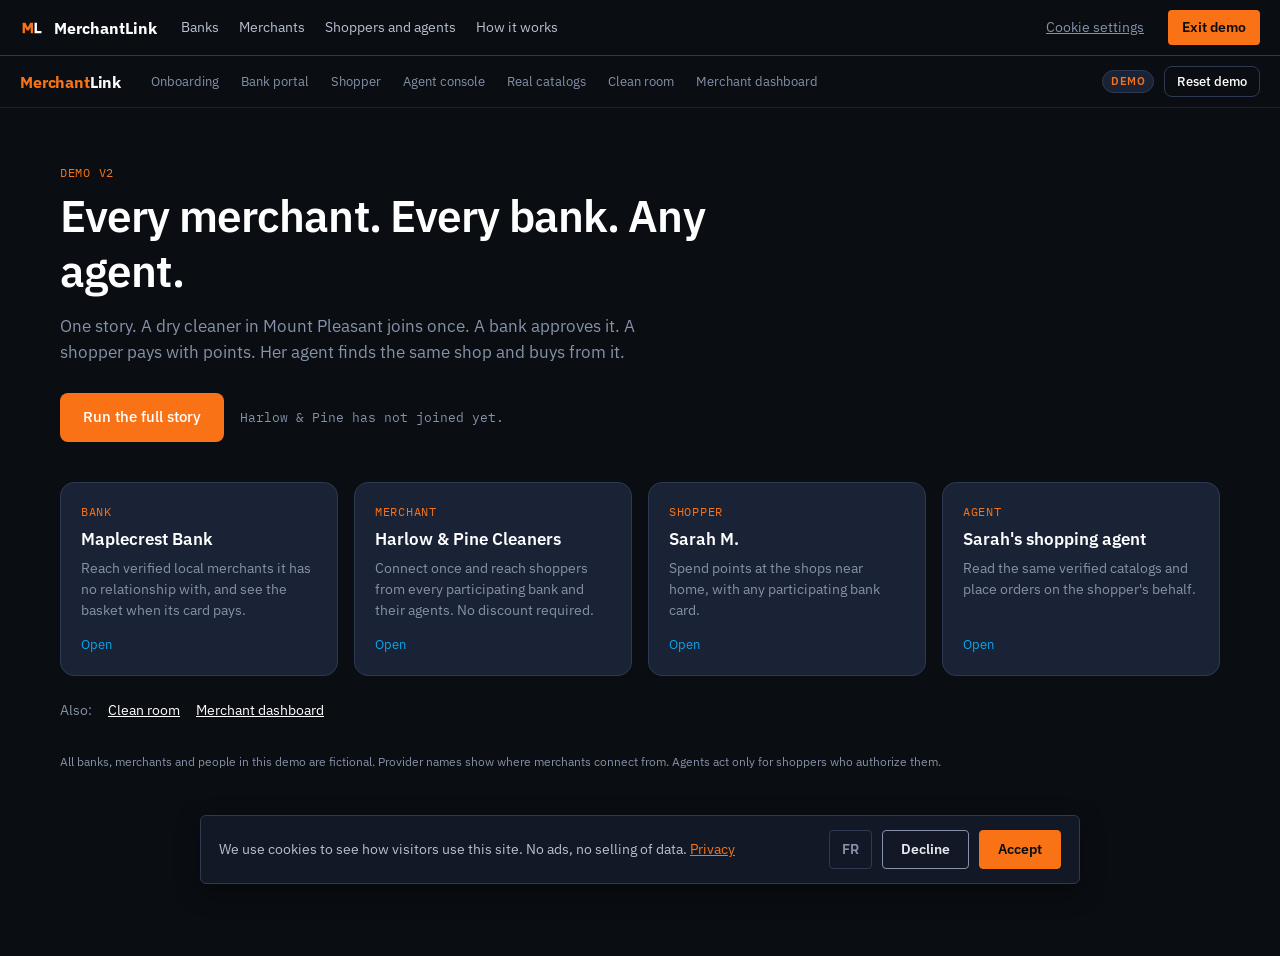
==== commit fc1c8164: "Publish from MerchantLink-tools 57c5baf: demo navigation on phones Co-Authored-By: Claude Opus 5.5 <" ====
--- a/demo/index.html
+++ b/demo/index.html
@@ -22,8 +22,8 @@
     <meta name="viewport" content="width=device-width, initial-scale=1.0" />
     <meta name="robots" content="noindex" />
     <title>MerchantLink demo</title>
-    <script type="module" crossorigin src="./assets/index-BdcJ7Xi4.js"></script>
-    <link rel="stylesheet" crossorigin href="./assets/index-Byiw31-y.css">
+    <script type="module" crossorigin src="./assets/index-Bks-2q8z.js"></script>
+    <link rel="stylesheet" crossorigin href="./assets/index-AT42E46x.css">
   </head>
   <body>
 <!-- Google Tag Manager (noscript) -->
--- a/demo/assets/index-AT42E46x.css
+++ b/demo/assets/index-AT42E46x.css
@@ -0,0 +1 @@
+@font-face{font-family:IBM Plex Sans;font-style:normal;font-display:swap;font-weight:400;src:url(./ibm-plex-sans-cyrillic-ext-400-normal-g30qAdWV.woff2) format("woff2"),url(./ibm-plex-sans-cyrillic-ext-400-normal-Dsrv2Tcn.woff) format("woff");unicode-range:U+0460-052F,U+1C80-1C8A,U+20B4,U+2DE0-2DFF,U+A640-A69F,U+FE2E-FE2F}@font-face{font-family:IBM Plex Sans;font-style:normal;font-display:swap;font-weight:400;src:url(./ibm-plex-sans-cyrillic-400-normal-DZqxrq2p.woff2) format("woff2"),url(./ibm-plex-sans-cyrillic-400-normal-BTotfTJu.woff) format("woff");unicode-range:U+0301,U+0400-045F,U+0490-0491,U+04B0-04B1,U+2116}@font-face{font-family:IBM Plex Sans;font-style:normal;font-display:swap;font-weight:400;src:url(./ibm-plex-sans-greek-400-normal-_efipK4i.woff2) format("woff2"),url(./ibm-plex-sans-greek-400-normal-D9ESIMu3.woff) format("woff");unicode-range:U+0370-0377,U+037A-037F,U+0384-038A,U+038C,U+038E-03A1,U+03A3-03FF}@font-face{font-family:IBM Plex Sans;font-style:normal;font-display:swap;font-weight:400;src:url(./ibm-plex-sans-vietnamese-400-normal-DG4YqDda.woff2) format("woff2"),url(./ibm-plex-sans-vietnamese-400-normal-fK1oJ5dG.woff) format("woff");unicode-range:U+0102-0103,U+0110-0111,U+0128-0129,U+0168-0169,U+01A0-01A1,U+01AF-01B0,U+0300-0301,U+0303-0304,U+0308-0309,U+0323,U+0329,U+1EA0-1EF9,U+20AB}@font-face{font-family:IBM Plex Sans;font-style:normal;font-display:swap;font-weight:400;src:url(./ibm-plex-sans-latin-ext-400-normal-C5H60-Va.woff2) format("woff2"),url(./ibm-plex-sans-latin-ext-400-normal-RBey6euL.woff) format("woff");unicode-range:U+0100-02BA,U+02BD-02C5,U+02C7-02CC,U+02CE-02D7,U+02DD-02FF,U+0304,U+0308,U+0329,U+1D00-1DBF,U+1E00-1E9F,U+1EF2-1EFF,U+2020,U+20A0-20AB,U+20AD-20C0,U+2113,U+2C60-2C7F,U+A720-A7FF}@font-face{font-family:IBM Plex Sans;font-style:normal;font-display:swap;font-weight:400;src:url(./ibm-plex-sans-latin-400-normal-CDDApCn2.woff2) format("woff2"),url(./ibm-plex-sans-latin-400-normal-CYLoc0-x.woff) format("woff");unicode-range:U+0000-00FF,U+0131,U+0152-0153,U+02BB-02BC,U+02C6,U+02DA,U+02DC,U+0304,U+0308,U+0329,U+2000-206F,U+20AC,U+2122,U+2191,U+2193,U+2212,U+2215,U+FEFF,U+FFFD}@font-face{font-family:IBM Plex Sans;font-style:normal;font-display:swap;font-weight:500;src:url(./ibm-plex-sans-cyrillic-ext-500-normal-Cs5J6C77.woff2) format("woff2"),url(./ibm-plex-sans-cyrillic-ext-500-normal-DB5PtV2g.woff) format("woff");unicode-range:U+0460-052F,U+1C80-1C8A,U+20B4,U+2DE0-2DFF,U+A640-A69F,U+FE2E-FE2F}@font-face{font-family:IBM Plex Sans;font-style:normal;font-display:swap;font-weight:500;src:url(./ibm-plex-sans-cyrillic-500-normal-CocWQlwt.woff2) format("woff2"),url(./ibm-plex-sans-cyrillic-500-normal-ByOcLdNv.woff) format("woff");unicode-range:U+0301,U+0400-045F,U+0490-0491,U+04B0-04B1,U+2116}@font-face{font-family:IBM Plex Sans;font-style:normal;font-display:swap;font-weight:500;src:url(./ibm-plex-sans-greek-500-normal-JMMifIXV.woff2) format("woff2"),url(./ibm-plex-sans-greek-500-normal-CuWXN6rf.woff) format("woff");unicode-range:U+0370-0377,U+037A-037F,U+0384-038A,U+038C,U+038E-03A1,U+03A3-03FF}@font-face{font-family:IBM Plex Sans;font-style:normal;font-display:swap;font-weight:500;src:url(./ibm-plex-sans-vietnamese-500-normal-e4dixQRQ.woff2) format("woff2"),url(./ibm-plex-sans-vietnamese-500-normal-BEb3_waV.woff) format("woff");unicode-range:U+0102-0103,U+0110-0111,U+0128-0129,U+0168-0169,U+01A0-01A1,U+01AF-01B0,U+0300-0301,U+0303-0304,U+0308-0309,U+0323,U+0329,U+1EA0-1EF9,U+20AB}@font-face{font-family:IBM Plex Sans;font-style:normal;font-display:swap;font-weight:500;src:url(./ibm-plex-sans-latin-ext-500-normal-DakdToA3.woff2) format("woff2"),url(./ibm-plex-sans-latin-ext-500-normal-D0aIdm-b.woff) format("woff");unicode-range:U+0100-02BA,U+02BD-02C5,U+02C7-02CC,U+02CE-02D7,U+02DD-02FF,U+0304,U+0308,U+0329,U+1D00-1DBF,U+1E00-1E9F,U+1EF2-1EFF,U+2020,U+20A0-20AB,U+20AD-20C0,U+2113,U+2C60-2C7F,U+A720-A7FF}@font-face{font-family:IBM Plex Sans;font-style:normal;font-display:swap;font-weight:500;src:url(./ibm-plex-sans-latin-500-normal-6ng42L7E.woff2) format("woff2"),url(./ibm-plex-sans-latin-500-normal-BgVn5rGT.woff) format("woff");unicode-range:U+0000-00FF,U+0131,U+0152-0153,U+02BB-02BC,U+02C6,U+02DA,U+02DC,U+0304,U+0308,U+0329,U+2000-206F,U+20AC,U+2122,U+2191,U+2193,U+2212,U+2215,U+FEFF,U+FFFD}@font-face{font-family:IBM Plex Sans;font-style:normal;font-display:swap;font-weight:600;src:url(./ibm-plex-sans-cyrillic-ext-600-normal-DUMzJB7m.woff2) format("woff2"),url(./ibm-plex-sans-cyrillic-ext-600-normal-Bz0x94Yp.woff) format("woff");unicode-range:U+0460-052F,U+1C80-1C8A,U+20B4,U+2DE0-2DFF,U+A640-A69F,U+FE2E-FE2F}@font-face{font-family:IBM Plex Sans;font-style:normal;font-display:swap;font-weight:600;src:url(./ibm-plex-sans-cyrillic-600-normal-71GNu3SW.woff2) format("woff2"),url(./ibm-plex-sans-cyrillic-600-normal-BGq0mW3O.woff) format("woff");unicode-range:U+0301,U+0400-045F,U+0490-0491,U+04B0-04B1,U+2116}@font-face{font-family:IBM Plex Sans;font-style:normal;font-display:swap;font-weight:600;src:url(./ibm-plex-sans-greek-600-normal-DzTrcv_p.woff2) format("woff2"),url(./ibm-plex-sans-greek-600-normal-D-CqTdkO.woff) format("woff");unicode-range:U+0370-0377,U+037A-037F,U+0384-038A,U+038C,U+038E-03A1,U+03A3-03FF}@font-face{font-family:IBM Plex Sans;font-style:normal;font-display:swap;font-weight:600;src:url(./ibm-plex-sans-vietnamese-600-normal-DpPYBSTl.woff2) format("woff2"),url(./ibm-plex-sans-vietnamese-600-normal-DgdngZtN.woff) format("woff");unicode-range:U+0102-0103,U+0110-0111,U+0128-0129,U+0168-0169,U+01A0-01A1,U+01AF-01B0,U+0300-0301,U+0303-0304,U+0308-0309,U+0323,U+0329,U+1EA0-1EF9,U+20AB}@font-face{font-family:IBM Plex Sans;font-style:normal;font-display:swap;font-weight:600;src:url(./ibm-plex-sans-latin-ext-600-normal-DOrvGEcy.woff2) format("woff2"),url(./ibm-plex-sans-latin-ext-600-normal-DIrixKbi.woff) format("woff");unicode-range:U+0100-02BA,U+02BD-02C5,U+02C7-02CC,U+02CE-02D7,U+02DD-02FF,U+0304,U+0308,U+0329,U+1D00-1DBF,U+1E00-1E9F,U+1EF2-1EFF,U+2020,U+20A0-20AB,U+20AD-20C0,U+2113,U+2C60-2C7F,U+A720-A7FF}@font-face{font-family:IBM Plex Sans;font-style:normal;font-display:swap;font-weight:600;src:url(./ibm-plex-sans-latin-600-normal-CuJfVYMP.woff2) format("woff2"),url(./ibm-plex-sans-latin-600-normal-Cu4Hd6ag.woff) format("woff");unicode-range:U+0000-00FF,U+0131,U+0152-0153,U+02BB-02BC,U+02C6,U+02DA,U+02DC,U+0304,U+0308,U+0329,U+2000-206F,U+20AC,U+2122,U+2191,U+2193,U+2212,U+2215,U+FEFF,U+FFFD}@font-face{font-family:IBM Plex Sans;font-style:normal;font-display:swap;font-weight:700;src:url(./ibm-plex-sans-cyrillic-ext-700-normal-BmRLXWpJ.woff2) format("woff2"),url(./ibm-plex-sans-cyrillic-ext-700-normal-DCQwxkRk.woff) format("woff");unicode-range:U+0460-052F,U+1C80-1C8A,U+20B4,U+2DE0-2DFF,U+A640-A69F,U+FE2E-FE2F}@font-face{font-family:IBM Plex Sans;font-style:normal;font-display:swap;font-weight:700;src:url(./ibm-plex-sans-cyrillic-700-normal-D_uavGvn.woff2) format("woff2"),url(./ibm-plex-sans-cyrillic-700-normal-RFb1v-CK.woff) format("woff");unicode-range:U+0301,U+0400-045F,U+0490-0491,U+04B0-04B1,U+2116}@font-face{font-family:IBM Plex Sans;font-style:normal;font-display:swap;font-weight:700;src:url(./ibm-plex-sans-greek-700-normal-wyJ6jzdA.woff2) format("woff2"),url(./ibm-plex-sans-greek-700-normal-CkZN0sRy.woff) format("woff");unicode-range:U+0370-0377,U+037A-037F,U+0384-038A,U+038C,U+038E-03A1,U+03A3-03FF}@font-face{font-family:IBM Plex Sans;font-style:normal;font-display:swap;font-weight:700;src:url(./ibm-plex-sans-vietnamese-700-normal-CkEo6LDy.woff2) format("woff2"),url(./ibm-plex-sans-vietnamese-700-normal-BV5B8Are.woff) format("woff");unicode-range:U+0102-0103,U+0110-0111,U+0128-0129,U+0168-0169,U+01A0-01A1,U+01AF-01B0,U+0300-0301,U+0303-0304,U+0308-0309,U+0323,U+0329,U+1EA0-1EF9,U+20AB}@font-face{font-family:IBM Plex Sans;font-style:normal;font-display:swap;font-weight:700;src:url(./ibm-plex-sans-latin-ext-700-normal-aMgXseD4.woff2) format("woff2"),url(./ibm-plex-sans-latin-ext-700-normal-DZH6Xh-4.woff) format("woff");unicode-range:U+0100-02BA,U+02BD-02C5,U+02C7-02CC,U+02CE-02D7,U+02DD-02FF,U+0304,U+0308,U+0329,U+1D00-1DBF,U+1E00-1E9F,U+1EF2-1EFF,U+2020,U+20A0-20AB,U+20AD-20C0,U+2113,U+2C60-2C7F,U+A720-A7FF}@font-face{font-family:IBM Plex Sans;font-style:normal;font-display:swap;font-weight:700;src:url(./ibm-plex-sans-latin-700-normal-Bxkt5Cjx.woff2) format("woff2"),url(./ibm-plex-sans-latin-700-normal-Bth3BMcD.woff) format("woff");unicode-range:U+0000-00FF,U+0131,U+0152-0153,U+02BB-02BC,U+02C6,U+02DA,U+02DC,U+0304,U+0308,U+0329,U+2000-206F,U+20AC,U+2122,U+2191,U+2193,U+2212,U+2215,U+FEFF,U+FFFD}@font-face{font-family:IBM Plex Mono;font-style:normal;font-display:swap;font-weight:400;src:url(./ibm-plex-mono-cyrillic-ext-400-normal-xuaO2J-f.woff2) format("woff2"),url(./ibm-plex-mono-cyrillic-ext-400-normal-DMdlQ8Kv.woff) format("woff");unicode-range:U+0460-052F,U+1C80-1C8A,U+20B4,U+2DE0-2DFF,U+A640-A69F,U+FE2E-FE2F}@font-face{font-family:IBM Plex Mono;font-style:normal;font-display:swap;font-weight:400;src:url(./ibm-plex-mono-cyrillic-400-normal-BSMlKf0J.woff2) format("woff2"),url(./ibm-plex-mono-cyrillic-400-normal-CEL4l2ZJ.woff) format("woff");unicode-range:U+0301,U+0400-045F,U+0490-0491,U+04B0-04B1,U+2116}@font-face{font-family:IBM Plex Mono;font-style:normal;font-display:swap;font-weight:400;src:url(./ibm-plex-mono-vietnamese-400-normal-BulugwFq.woff2) format("woff2"),url(./ibm-plex-mono-vietnamese-400-normal-DDuiU_S-.woff) format("woff");unicode-range:U+0102-0103,U+0110-0111,U+0128-0129,U+0168-0169,U+01A0-01A1,U+01AF-01B0,U+0300-0301,U+0303-0304,U+0308-0309,U+0323,U+0329,U+1EA0-1EF9,U+20AB}@font-face{font-family:IBM Plex Mono;font-style:normal;font-display:swap;font-weight:400;src:url(./ibm-plex-mono-latin-ext-400-normal-BmRBH3aV.woff2) format("woff2"),url(./ibm-plex-mono-latin-ext-400-normal-D3D2R8hC.woff) format("woff");unicode-range:U+0100-02BA,U+02BD-02C5,U+02C7-02CC,U+02CE-02D7,U+02DD-02FF,U+0304,U+0308,U+0329,U+1D00-1DBF,U+1E00-1E9F,U+1EF2-1EFF,U+2020,U+20A0-20AB,U+20AD-20C0,U+2113,U+2C60-2C7F,U+A720-A7FF}@font-face{font-family:IBM Plex Mono;font-style:normal;font-display:swap;font-weight:400;src:url(./ibm-plex-mono-latin-400-normal-DMJ8VG8y.woff2) format("woff2"),url(./ibm-plex-mono-latin-400-normal-CvHOgSBP.woff) format("woff");unicode-range:U+0000-00FF,U+0131,U+0152-0153,U+02BB-02BC,U+02C6,U+02DA,U+02DC,U+0304,U+0308,U+0329,U+2000-206F,U+20AC,U+2122,U+2191,U+2193,U+2212,U+2215,U+FEFF,U+FFFD}@font-face{font-family:IBM Plex Mono;font-style:normal;font-display:swap;font-weight:500;src:url(./ibm-plex-mono-cyrillic-ext-500-normal-BqneJy0T.woff2) format("woff2"),url(./ibm-plex-mono-cyrillic-ext-500-normal-BIfNGwUT.woff) format("woff");unicode-range:U+0460-052F,U+1C80-1C8A,U+20B4,U+2DE0-2DFF,U+A640-A69F,U+FE2E-FE2F}@font-face{font-family:IBM Plex Mono;font-style:normal;font-display:swap;font-weight:500;src:url(./ibm-plex-mono-cyrillic-500-normal-Bq9vWWag.woff2) format("woff2"),url(./ibm-plex-mono-cyrillic-500-normal-Ael50iVv.woff) format("woff");unicode-range:U+0301,U+0400-045F,U+0490-0491,U+04B0-04B1,U+2116}@font-face{font-family:IBM Plex Mono;font-style:normal;font-display:swap;font-weight:500;src:url(./ibm-plex-mono-vietnamese-500-normal-DZ4AoWbu.woff2) format("woff2"),url(./ibm-plex-mono-vietnamese-500-normal-C8zxqsMH.woff) format("woff");unicode-range:U+0102-0103,U+0110-0111,U+0128-0129,U+0168-0169,U+01A0-01A1,U+01AF-01B0,U+0300-0301,U+0303-0304,U+0308-0309,U+0323,U+0329,U+1EA0-1EF9,U+20AB}@font-face{font-family:IBM Plex Mono;font-style:normal;font-display:swap;font-weight:500;src:url(./ibm-plex-mono-latin-ext-500-normal-CAhNIIs5.woff2) format("woff2"),url(./ibm-plex-mono-latin-ext-500-normal-CZ70TYgx.woff) format("woff");unicode-range:U+0100-02BA,U+02BD-02C5,U+02C7-02CC,U+02CE-02D7,U+02DD-02FF,U+0304,U+0308,U+0329,U+1D00-1DBF,U+1E00-1E9F,U+1EF2-1EFF,U+2020,U+20A0-20AB,U+20AD-20C0,U+2113,U+2C60-2C7F,U+A720-A7FF}@font-face{font-family:IBM Plex Mono;font-style:normal;font-display:swap;font-weight:500;src:url(./ibm-plex-mono-latin-500-normal-DSY6xOcd.woff2) format("woff2"),url(./ibm-plex-mono-latin-500-normal-CB9ihrfo.woff) format("woff");unicode-range:U+0000-00FF,U+0131,U+0152-0153,U+02BB-02BC,U+02C6,U+02DA,U+02DC,U+0304,U+0308,U+0329,U+2000-206F,U+20AC,U+2122,U+2191,U+2193,U+2212,U+2215,U+FEFF,U+FFFD}:root{--ink: #0a0d12;--ink-2: #1a2235;--ink-3: #2d3a52;--muted: #8592a8;--border: #e4e8ef;--surface: #f5f6f9;--paper: #fafbfc;--amber: #f97316;--sky: #0ea5e9;--emerald: #10b981;--amber-tint: #fff1e6;--sky-tint: #e6f6fd;--emerald-tint: #e7f8f2;--white: #ffffff;--amber-hover: #ea650c;--amber-ink: #c2410c;--amber-line: #fed7aa;--sky-ink: #0369a1;--sky-line: #bae6fd;--emerald-ink: #047857;--emerald-line: #a7f3d0;--code-text: #d6deeb;--shadow: rgba(10, 13, 18, .18);--font-sans: "IBM Plex Sans", system-ui, -apple-system, "Segoe UI", sans-serif;--font-mono: "IBM Plex Mono", ui-monospace, "SFMono-Regular", Menlo, monospace}*{box-sizing:border-box}html,body{margin:0}body{font-family:var(--font-sans);background:var(--paper);color:var(--ink);font-size:15px;line-height:1.5;-webkit-font-smoothing:antialiased}h1,h2,h3,h4{margin:0;line-height:1.25}h3{font-size:15px;font-weight:600}h4{font-size:13px;font-weight:600;color:var(--ink-3);margin-bottom:8px}a{color:var(--sky)}button{font-family:inherit;font-size:inherit}input{font-family:inherit;font-size:14px}.mono,.json,code{font-family:var(--font-mono)}.muted{color:var(--muted)}.small{font-size:13px}.block{display:block}.center{text-align:center}.right{text-align:right}.dim{color:var(--muted)}.btn{display:inline-flex;align-items:center;justify-content:center;gap:6px;padding:8px 16px;border-radius:8px;border:1px solid transparent;font-weight:500;font-size:14px;cursor:pointer;text-decoration:none;transition:background .15s,border-color .15s}.btn:disabled{opacity:.45;cursor:not-allowed}.btn-primary{background:var(--amber);color:var(--white)}.btn-primary:hover:not(:disabled){background:var(--amber-hover)}.btn-ghost{background:var(--white);color:var(--ink-2);border-color:var(--border)}.btn-ghost:hover:not(:disabled){border-color:var(--muted)}.btn-ghost-dark{background:transparent;color:var(--white);border-color:var(--ink-3)}.btn-reset{background:transparent;color:var(--white);border-color:var(--ink-3);padding:6px 12px;font-size:13px}.btn-reset:hover{border-color:var(--amber);color:var(--amber)}.btn-lg{padding:12px 22px;font-size:15px}.btn-block{width:100%;margin-top:8px}.btn-link{background:none;border:none;color:var(--sky);padding:0;cursor:pointer;text-decoration:underline;font-weight:500}.gate{min-height:100vh;display:grid;place-items:center;background:var(--ink);padding:24px}.gate-card{width:100%;max-width:360px;background:var(--ink-2);border:1px solid var(--ink-3);border-radius:14px;padding:32px;color:var(--white)}.gate-card .field span{color:var(--muted)}.gate-card .field input{background:var(--ink);border-color:var(--ink-3);color:var(--white)}.gate-sub{color:var(--muted);font-size:13px;margin:6px 0 20px}.gate-error{color:var(--amber);font-size:13px;margin:8px 0 0}.brand{font-weight:700;font-size:16px;text-decoration:none;letter-spacing:-.01em}.brand-lg{font-size:22px}.brand-a{color:var(--amber)}.brand-b{color:var(--white)}.nav{position:sticky;top:0;z-index:20;height:52px;padding:0 20px;background:var(--ink);border-bottom:1px solid var(--ink-2);display:flex;align-items:center;justify-content:space-between;gap:12px}.nav-left{display:flex;align-items:center;gap:20px;min-width:0}.nav-links{display:flex;gap:2px;overflow-x:auto}.nav-link{color:var(--muted);text-decoration:none;font-size:13px;padding:6px 10px;border-radius:6px;white-space:nowrap}.nav-link:hover{color:var(--white)}.nav-link.active{color:var(--white);background:var(--ink-2)}.nav-right{display:flex;align-items:center;gap:10px;flex-shrink:0}.pill{font-size:11px;font-weight:600;letter-spacing:.04em;text-transform:uppercase;padding:2px 8px;border-radius:999px}.pill-demo{background:var(--ink-2);color:var(--amber);border:1px solid var(--ink-3)}.story{background:var(--ink-2);color:var(--white);border-bottom:1px solid var(--ink-3)}.story-inner{max-width:1160px;margin:0 auto;padding:10px 24px;display:flex;align-items:center;gap:12px;flex-wrap:wrap;font-size:13px}.story-count{font-family:var(--font-mono);color:var(--amber)}.story-label{font-weight:600}.story-hint{color:var(--muted);flex:1;min-width:200px}.story-nav{display:flex;gap:8px}.story .btn{padding:6px 12px;font-size:13px}.main{padding:32px 24px 64px}.main-home{padding:0}.page{max-width:1160px;margin:0 auto;display:flex;flex-direction:column;gap:20px}.page-head h1{font-size:28px;font-weight:600;letter-spacing:-.01em}.page-sub{color:var(--ink-3);margin:6px 0 0}.kicker{font-family:var(--font-mono);font-size:12px;color:var(--amber);text-transform:uppercase;letter-spacing:.06em;margin-bottom:6px}.kicker-dark{color:var(--amber)}.stack{display:flex;flex-direction:column;gap:16px}.grid-2{display:grid;grid-template-columns:1fr 1fr;gap:20px}.grid-3{display:grid;grid-template-columns:repeat(3,1fr);gap:24px}.actions{display:flex;gap:10px;align-items:center;justify-content:flex-end;margin-top:16px;flex-wrap:wrap}.card{background:var(--white);border:1px solid var(--border);border-radius:12px;padding:20px;min-width:0}.card-head{display:flex;justify-content:space-between;align-items:baseline;gap:12px;margin-bottom:14px;flex-wrap:wrap}.card-head .muted{font-size:13px}.stats{display:grid;grid-template-columns:repeat(auto-fit,minmax(200px,1fr));gap:16px}.stats-inner{gap:12px}.stat{background:var(--white);border:1px solid var(--border);border-radius:12px;padding:16px 18px}.stats-inner .stat{background:var(--surface);border:none}.stat-label{font-size:13px;color:var(--muted)}.stat-value{font-size:26px;font-weight:600;letter-spacing:-.01em;font-variant-numeric:tabular-nums}.muted-value{color:var(--ink-3)}.stat-sub{font-size:12px;color:var(--muted)}.badge{display:inline-block;font-size:12px;font-weight:500;padding:2px 8px;border-radius:999px;margin:1px 4px 1px 0;white-space:nowrap}.badge-emerald{background:var(--emerald-tint);color:var(--emerald-ink)}.badge-amber{background:var(--amber-tint);color:var(--amber-ink)}.badge-sky{background:var(--sky-tint);color:var(--sky-ink)}.badge-muted{background:var(--surface);color:var(--ink-3)}.notice{padding:12px 14px;border-radius:10px;font-size:14px;margin-top:12px;border:1px solid}.notice-sky{background:var(--sky-tint);border-color:var(--sky-line);color:var(--ink-2)}.notice-emerald{background:var(--emerald-tint);border-color:var(--emerald-line);color:var(--ink-2)}.notice-amber{background:var(--amber-tint);border-color:var(--amber-line);color:var(--ink-2)}.page>.notice{margin-top:0}.label-note{font-size:13px;color:var(--ink-3);border-left:3px solid var(--sky);padding-left:10px;margin:12px 0 0}.table{width:100%;border-collapse:collapse;font-size:14px}.table th{text-align:left;font-weight:500;color:var(--muted);font-size:12px;padding:8px;border-bottom:1px solid var(--border)}.table td{padding:9px 8px;border-bottom:1px solid var(--border);vertical-align:top}.table th.right,.table td.right{text-align:right}.table tr:last-child td{border-bottom:none}.table-tight td{padding:6px 4px;font-size:13px}.total-row td{font-weight:600;border-top:1px solid var(--ink-3)}.field{display:flex;flex-direction:column;gap:4px;font-size:13px}.field span{color:var(--ink-3);font-weight:500}.field input{padding:9px 11px;border:1px solid var(--border);border-radius:8px;background:var(--white);color:var(--ink)}.field input:focus{outline:2px solid var(--sky);outline-offset:-1px}.form-grid{display:grid;grid-template-columns:1fr 1fr;gap:14px}.home{min-height:calc(100vh - 52px);background:var(--ink);color:var(--white);padding:56px 24px 48px}.home-hero{max-width:1160px;margin:0 auto 40px}.home-hero h1{font-size:44px;font-weight:600;letter-spacing:-.02em;max-width:760px}.home-sub{color:var(--muted);font-size:17px;max-width:640px;margin:16px 0 28px}.home-actions{display:flex;gap:16px;align-items:center;flex-wrap:wrap}.home-status{font-size:13px;color:var(--muted);font-family:var(--font-mono)}.persona-grid{max-width:1160px;margin:0 auto;display:grid;grid-template-columns:repeat(4,1fr);gap:16px}.persona{background:var(--ink-2);border:1px solid var(--ink-3);border-radius:14px;padding:20px;color:var(--white);text-decoration:none;display:flex;flex-direction:column;gap:6px;transition:border-color .15s}.persona:hover{border-color:var(--amber)}.persona-role{font-family:var(--font-mono);font-size:12px;color:var(--amber);text-transform:uppercase;letter-spacing:.06em}.persona-who{font-weight:600;font-size:17px}.persona p{color:var(--muted);font-size:14px;margin:0;flex:1}.persona-go{font-size:13px;color:var(--sky);margin-top:8px}.home-more{max-width:1160px;margin:24px auto 0;display:flex;gap:16px;font-size:14px;color:var(--muted)}.home-more a{color:var(--white)}.home-foot{max-width:1160px;margin:32px auto 0;font-size:12px;color:var(--muted)}.stepper{list-style:none;padding:0;margin:0;display:grid;grid-template-columns:repeat(6,1fr);gap:8px}.step button{width:100%;background:none;border:none;padding:0;display:flex;flex-direction:column;align-items:flex-start;gap:6px;cursor:pointer;text-align:left}.step button:disabled{cursor:default}.step-dot{width:28px;height:28px;border-radius:50%;display:grid;place-items:center;font-size:13px;font-weight:600;background:var(--surface);color:var(--muted);border:1px solid var(--border)}.step-current .step-dot{background:var(--amber);color:var(--white);border-color:var(--amber)}.step-done .step-dot{background:var(--emerald);color:var(--white);border-color:var(--emerald)}.step-label{font-size:13px;color:var(--muted)}.step-current .step-label{color:var(--ink);font-weight:600}.provider-grid{display:grid;grid-template-columns:repeat(auto-fill,minmax(150px,1fr));gap:10px}.provider{background:var(--white);border:1px solid var(--border);border-radius:10px;padding:16px 14px;text-align:left;cursor:pointer;display:flex;flex-direction:column;gap:2px}.provider:hover:not(:disabled){border-color:var(--muted)}.provider:disabled{opacity:.4;cursor:not-allowed}.provider-on{border-color:var(--amber);box-shadow:0 0 0 1px var(--amber)}.provider-name{font-weight:600}.provider-type{font-size:12px;color:var(--muted);font-family:var(--font-mono)}.oauth{margin-top:16px;border:1px solid var(--border);border-radius:12px;padding:20px;background:var(--surface);max-width:520px}.oauth-head{display:flex;justify-content:space-between;margin-bottom:8px}.checklist{padding-left:18px;margin:8px 0}.checklist li{margin:2px 0}.kyb{list-style:none;padding:0;margin:0}.kyb li{display:grid;grid-template-columns:28px 220px 1fr auto;gap:10px;align-items:center;padding:12px 0;border-bottom:1px solid var(--border)}.kyb li:last-child{border-bottom:none}.kyb-mark{width:22px;height:22px;border-radius:50%;border:1px solid var(--border);display:grid;place-items:center;font-size:12px;color:var(--muted)}.kyb-done .kyb-mark{background:var(--emerald);color:var(--white);border-color:var(--emerald)}.kyb-label{font-weight:500}.kyb-detail{color:var(--muted);font-size:13px}.score{display:flex;gap:20px;align-items:center;margin-bottom:16px}.score-num{font-size:40px;font-weight:600;letter-spacing:-.02em;font-variant-numeric:tabular-nums}.score-num span{font-size:20px;color:var(--muted);font-weight:500}.score-text{flex:1;color:var(--ink-3)}.meter{height:8px;background:var(--surface);border-radius:999px;margin-top:6px;overflow:hidden;max-width:360px}.meter-fill{height:100%;background:var(--emerald);border-radius:999px;transition:width .6s}.channel{padding:14px 0;border-bottom:1px solid var(--border)}.channel:last-of-type{border-bottom:none}.channel p{margin:4px 0 0 52px;font-size:13px}.switch{background:none;border:none;padding:0;display:inline-flex;align-items:center;gap:12px;cursor:pointer}.switch-knob{width:40px;height:22px;border-radius:999px;background:var(--border);position:relative;transition:background .15s}.switch-knob:after{content:"";position:absolute;top:3px;left:3px;width:16px;height:16px;border-radius:50%;background:var(--white);transition:left .15s}.switch-on .switch-knob{background:var(--emerald)}.switch-on .switch-knob:after{left:21px}.switch-label{font-weight:600}.chips{display:flex;gap:8px;margin:10px 0 0 52px;flex-wrap:wrap}.chip{display:inline-flex;align-items:center;gap:6px;border:1px solid var(--border);border-radius:999px;padding:5px 12px;font-size:13px;cursor:pointer}.chip input{accent-color:var(--amber)}.chip-on{border-color:var(--amber);background:var(--amber-tint)}.summary{display:grid;grid-template-columns:160px 1fr;gap:8px 16px;margin:0}.summary dt{color:var(--muted);font-size:13px}.summary dd{margin:0}.bars{display:flex;flex-direction:column;gap:8px}.bar-row{display:grid;grid-template-columns:130px 1fr;gap:10px;align-items:center;font-size:13px}.bar-label{color:var(--ink-3)}.bar-track{position:relative;height:22px;background:var(--surface);border-radius:6px}.bar-fill{height:100%;border-radius:6px;min-width:2px}.bar-amber{background:var(--amber)}.bar-sky{background:var(--sky)}.bar-emerald{background:var(--emerald)}.bar-value{position:absolute;right:8px;top:2px;font-size:12px;font-family:var(--font-mono);color:var(--ink-2)}.bar-hidden{font-size:12px;color:var(--muted);font-style:italic;padding:2px 0}.cols{display:flex;gap:10px;align-items:flex-end}.col{flex:1;display:flex;flex-direction:column;align-items:center;gap:6px}.col-bar-wrap{width:100%;display:flex;flex-direction:column;justify-content:flex-end;align-items:center}.col-bar{width:70%;background:var(--amber);border-radius:6px 6px 0 0;min-height:2px}.col-value{font-size:11px;font-family:var(--font-mono);color:var(--ink-3);margin-bottom:4px}.col-label{font-size:12px;color:var(--muted)}.col-hidden{font-size:11px;color:var(--muted);display:flex;align-items:flex-end;text-align:center}.spark{width:32%}.spark-bar{height:6px;border-radius:3px;margin:2px 0}.legend{display:flex;gap:16px;margin-top:10px;color:var(--ink-3)}.dot{display:inline-block;width:9px;height:9px;border-radius:50%;margin-right:4px}.dot-amber{background:var(--amber)}.dot-sky{background:var(--sky)}.payment{border:1px solid var(--border);border-radius:10px;padding:14px}.payment-head{display:flex;justify-content:space-between;gap:12px;margin-bottom:6px;flex-wrap:wrap}.split{display:flex;gap:20px;margin-top:12px;font-size:14px;flex-wrap:wrap}.shopper-layout{display:grid;grid-template-columns:360px 1fr;gap:32px;align-items:start}.phone{width:360px;height:720px;background:var(--ink);border-radius:44px;padding:14px;position:relative;box-shadow:0 20px 40px var(--shadow)}.phone-notch{position:absolute;top:14px;left:50%;transform:translate(-50%);width:120px;height:24px;background:var(--ink);border-radius:0 0 14px 14px;z-index:2}.phone-bar{display:flex;justify-content:space-between;font-size:12px;color:var(--white);padding:6px 22px 10px;font-weight:500}.phone-body{background:var(--paper);border-radius:32px;height:calc(100% - 34px);overflow-y:auto}.app-screen{padding:22px 18px;display:flex;flex-direction:column;gap:10px}.app-balance{background:var(--ink-2);color:var(--white);border-radius:16px;padding:18px}.app-points{font-size:30px;font-weight:600;font-variant-numeric:tabular-nums}.app-section{font-size:12px;font-weight:600;color:var(--ink-3);text-transform:uppercase;letter-spacing:.05em;margin-top:8px}.app-list{list-style:none;padding:0;margin:0;display:flex;flex-direction:column;gap:8px}.app-row{width:100%;display:flex;justify-content:space-between;align-items:center;gap:8px;background:var(--white);border:1px solid var(--border);border-radius:12px;padding:12px;text-align:left;cursor:pointer}.app-row:disabled{cursor:default;color:var(--ink)}.app-tag{background:var(--amber);color:var(--white);font-size:11px;font-weight:600;border-radius:999px;padding:3px 8px;white-space:nowrap}.app-back{align-self:flex-start;background:none;border:none;color:var(--sky);cursor:pointer;padding:0;font-size:14px}.app-title{font-size:20px}.app-box{background:var(--white);border:1px solid var(--border);border-radius:12px;padding:12px}.app-box p{margin:4px 0}.app-done{width:56px;height:56px;border-radius:50%;background:var(--emerald);color:var(--white);display:grid;place-items:center;font-size:26px;margin:16px auto 0}.plain-list{margin:0;padding-left:18px;font-size:14px}.plain-list li{margin:6px 0}.page-wide{max-width:1240px}.path-switch{display:flex;gap:6px;align-items:center;flex-wrap:wrap}.path-switch .muted{margin-right:6px}.seg{border:1px solid var(--border);background:var(--white);border-radius:8px;padding:7px 12px;font-size:13px;cursor:pointer;display:inline-flex;gap:6px;align-items:center;color:var(--ink-2)}.seg-on{background:var(--ink);color:var(--white);border-color:var(--ink)}.seg:disabled{cursor:not-allowed;color:var(--muted);background:var(--surface)}.seg-note{font-size:11px;color:var(--muted);font-style:italic}.seg-check{color:var(--emerald);font-weight:700}.path-outcome{margin:-8px 0 0}.console{display:grid;grid-template-columns:1fr 1.15fr;gap:16px;height:540px}.pane{background:var(--white);border:1px solid var(--border);border-radius:12px;display:flex;flex-direction:column;min-height:0;min-width:0}.pane-dark{background:var(--ink);border-color:var(--ink);color:var(--white)}.pane-head{display:flex;justify-content:space-between;align-items:center;padding:12px 16px;border-bottom:1px solid var(--border)}.pane-dark .pane-head{border-color:var(--ink-2);color:var(--muted)}.pane-dark .pane-head strong{color:var(--white)}.pane-body{padding:14px 16px;overflow-y:auto;flex:1;min-height:0}.chat{display:flex;flex-direction:column;gap:10px}.msg{max-width:85%;padding:10px 12px;border-radius:12px;font-size:14px}.msg-from{display:block;font-size:11px;font-weight:600;text-transform:uppercase;letter-spacing:.05em;margin-bottom:2px;opacity:.7}.msg-sarah{align-self:flex-end;background:var(--amber-tint);border:1px solid var(--amber-line)}.msg-agent{align-self:flex-start;background:var(--surface);border:1px solid var(--border)}.call{margin-bottom:16px;padding-bottom:12px;border-bottom:1px solid var(--ink-2)}.call-name{font-family:var(--font-mono);font-size:13px;margin:6px 0 4px;color:var(--white)}.call-verb{font-size:11px;background:var(--sky);color:var(--ink);padding:1px 6px;border-radius:4px;margin-right:6px;font-weight:600}.call-verb-ok{background:var(--emerald)}.json{margin:0;font-size:12px;line-height:1.5;background:var(--ink-2);color:var(--code-text);padding:10px 12px;border-radius:8px;overflow-x:auto;white-space:pre}.console-actions{margin-top:0}.query-meta{display:flex;gap:10px;align-items:baseline;flex-wrap:wrap}.query-meta .json{width:100%;margin-top:8px}.versus{display:flex;gap:40px}.pricing-line{font-size:18px;font-weight:600;margin:0 0 8px}@media(max-width:1100px){.persona-grid{grid-template-columns:repeat(2,1fr)}.nav-link{padding:6px 7px;font-size:12px}.kyb li{grid-template-columns:28px 180px 1fr auto}.grid-3{grid-template-columns:1fr 1fr}.stepper .step-label{font-size:12px}}@media(max-width:900px){.grid-2,.grid-3,.shopper-layout,.console,.form-grid{grid-template-columns:1fr}.console{height:auto}.pane-body{max-height:420px}.shopper-layout{justify-items:center}.home-hero h1{font-size:34px}}@media(max-width:600px){.persona-grid{grid-template-columns:1fr}.phone{width:100%;max-width:360px}.nav{height:auto;flex-wrap:wrap;padding:8px 12px 6px;row-gap:6px}.nav-right{order:1;width:100%;justify-content:space-between}.nav-left{order:2;width:100%}.nav-left .brand{display:none}.nav-links{width:100%;padding-bottom:4px;scroll-snap-type:x proximity;scrollbar-width:none;-webkit-overflow-scrolling:touch;mask-image:linear-gradient(to right,#000 85%,transparent);-webkit-mask-image:linear-gradient(to right,#000 85%,transparent)}.nav-links::-webkit-scrollbar{display:none}.nav-link{scroll-snap-align:start;font-size:14px;padding:8px 12px}}.snap-strip{display:flex;flex-wrap:wrap;gap:8px 18px;margin:0 0 18px;font-size:13px}.snap-item{display:inline-flex;align-items:center;gap:6px}.query-row{display:flex;gap:10px}.query-input{flex:1;min-width:0;font:inherit;font-size:15px;padding:10px 12px;border-radius:8px;border:1px solid var(--border);background:var(--surface);color:var(--ink)}.parsed{margin-top:12px;color:var(--muted)}.row-pick td{background:var(--emerald-tint)}.trace{margin:4px 0 8px;padding-left:18px;font-size:13px;color:var(--ink-3)}.trace li{margin:3px 0}.excluded{margin-top:14px}.excluded summary{cursor:pointer;font-size:14px;color:var(--muted)}.rail{padding:10px 0;border-bottom:1px solid var(--border)}.rail:last-child{border-bottom:none}.rail-head{display:flex;justify-content:space-between;align-items:center;gap:10px;flex-wrap:wrap}.rail p{margin:6px 0 0}.table td a{color:inherit;text-decoration:underline}@media(max-width:720px){.table{display:block;overflow-x:auto}}.badge-inline{margin-left:8px;vertical-align:middle;text-transform:none;letter-spacing:0}.cvo{align-items:start}.cvo-head{margin:0 0 8px;font-size:14px;font-weight:600}.cvo-list{margin:0;padding-left:20px}.cvo-list li{padding:8px 8px 8px 6px;margin-bottom:6px;border-radius:6px;border-left:3px solid var(--border)}.cvo-list li>div+div{margin-top:2px}.cvo-ok{border-left-color:var(--emerald)!important;background:var(--emerald-tint)}.cvo-bad{border-left-color:var(--amber)!important;background:var(--amber-tint)}.cvo-none{color:var(--muted)}.sitebar{display:flex;align-items:center;gap:24px;padding:10px 20px;background:#0a0d12;border-bottom:1px solid #2d3a52;font-size:14px}.sitebar-brand{display:flex;align-items:center;gap:10px;color:#fff;text-decoration:none;font-weight:700;font-size:16px}.sitebar-links{display:flex;gap:20px;flex:1}.sitebar-links a{color:#b8c0cf;text-decoration:none}.sitebar-links a:hover{color:#fff}.sitebar-exit{color:#0a0d12;background:#f97316;padding:7px 14px;border-radius:4px;text-decoration:none;font-weight:600;white-space:nowrap}.sitebar-exit:hover{background:#fb923c}.sitebar-cookies{background:none;border:0;padding:0;font:inherit;color:#8592a8;text-decoration:underline;cursor:pointer;white-space:nowrap}.sitebar-cookies:hover{color:#fff}@media(max-width:760px){.sitebar-links{display:none}.sitebar{justify-content:space-between}}@media(max-width:600px){.sitebar{gap:12px;padding:8px 12px;font-size:13px}.sitebar-brand span{display:none}.sitebar-cookies{margin-left:auto}.sitebar-exit{padding:6px 12px}}
